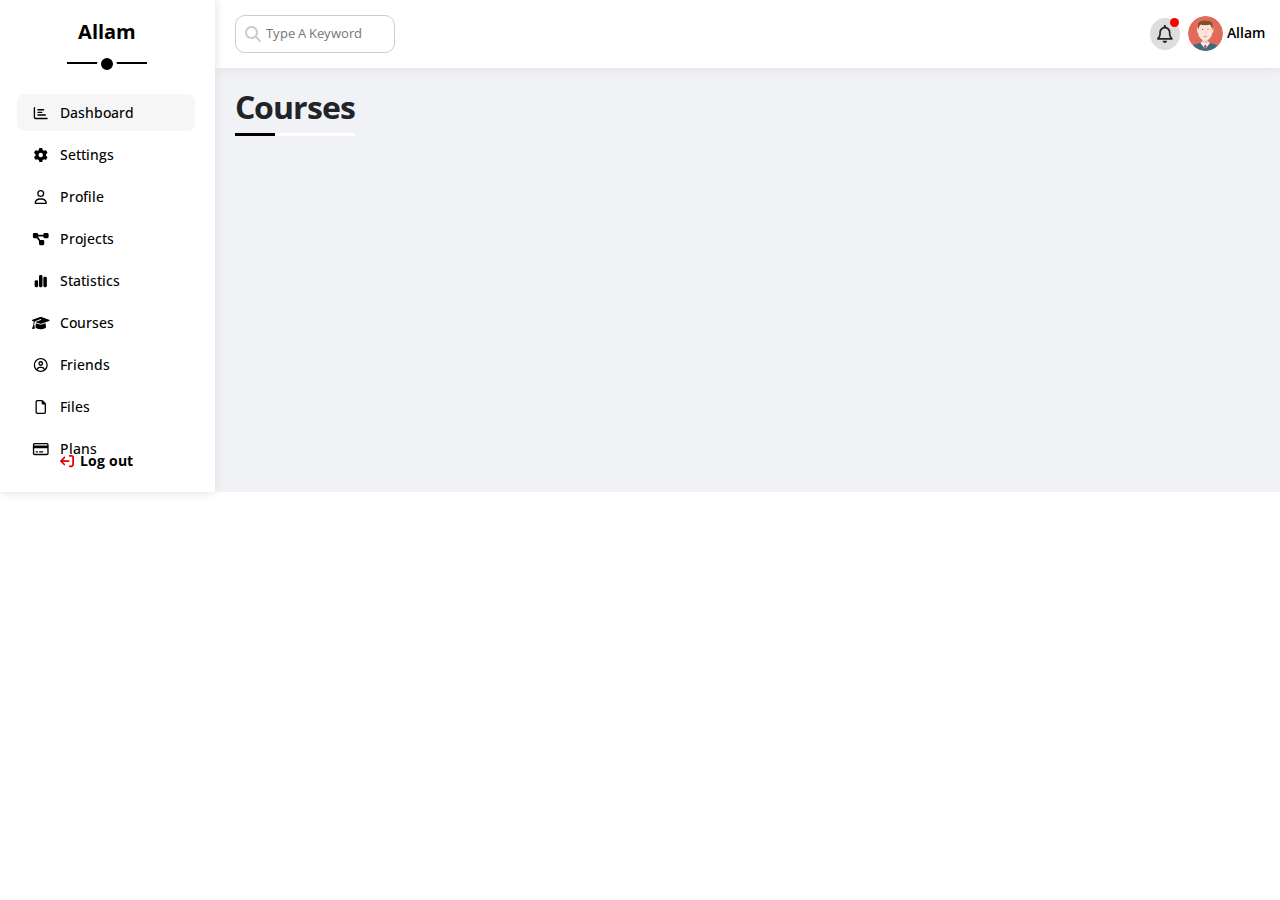
==== courses.html @ 668b57b3 "Add All Files Html For Dashboard" ====
<!DOCTYPE html>
<html lang="en">

<head>
  <meta charset="UTF-8">
  <meta name="viewport" content="width=device-width, initial-scale=1.0">
  <title>Dashboard | Courses</title>
  <!-- ! Page Title Icon -->
  <link rel="icon" href="images/chart-line-solid.svg">
  <!-- ! Main Template CSS File -->
  <link rel="stylesheet" href="css/framework.min.css">
  <link rel="stylesheet" href="css/style.min.css">
  <!-- ! File Of Animations -->
  <link rel="stylesheet" href="css/aos.min.css">
  <!-- ! Render All Elements Normally -->
  <link rel="stylesheet" href="css/normalize.min.css">
  <!-- ! Font Awesome Library -->
  <link rel="stylesheet" href="css/all.min.css">
  <!-- ! Bootstrap -->
  <link rel="stylesheet" href="css/bootstrap.min.css">
  <!-- ! Google Fonts -->
  <link rel="preconnect" href="https://fonts.googleapis.com">
  <link rel="preconnect" href="https://fonts.gstatic.com" crossorigin>
  <link rel="stylesheet"
    href="https://fonts.googleapis.com/css2?family=Open+Sans:ital,wght@0,300..800;1,300..800&display=swap">
</head>

<body>
  <div class="dashboard d-flex">
    <!-- ! Start Sidebar -->
    <div class="sidebar bg-white position-relative">
      <h3 class="position-relative text-center fw-bold text-black">Allam</h3>
      <div class="links">
        <ul>
          <li>
            <a class="active d-flex align-items-center" href="index.html">
              <i class="fa-regular fa-chart-bar fa-fw"></i>
              <span>Dashboard</span>
            </a>
          </li>
          <li>
            <a class="d-flex align-items-center" href="settings.html">
              <i class="fa-solid fa-gear fa-fw"></i>
              <span>Settings</span>
            </a>
          </li>
          <li>
            <a class="d-flex align-items-center" href="profile.html">
              <i class="fa-regular fa-user fa-fw"></i>
              <span>Profile</span>
            </a>
          </li>
          <li>
            <a class="d-flex align-items-center" href="projects.html">
              <i class="fa-solid fa-diagram-project fa-fw"></i>
              <span>Projects</span>
            </a>
          </li>
          <li>
            <a class="d-flex align-items-center" href="statistics.html">
              <i class="fa-solid fa-chart-simple fa-fw"></i>
              <span>Statistics</span>
            </a>
          </li>
          <li>
            <a class="d-flex align-items-center" href="courses.html">
              <i class="fa-solid fa-graduation-cap fa-fw"></i>
              <span>Courses</span>
            </a>
          </li>
          <li>
            <a class="d-flex align-items-center" href="friends.html">
              <i class="fa-regular fa-circle-user fa-fw"></i>
              <span>Friends</span>
            </a>
          </li>
          <li>
            <a class="d-flex align-items-center" href="files.html">
              <i class="fa-regular fa-file fa-fw"></i>
              <span>Files</span>
            </a>
          </li>
          <li>
            <a class="d-flex align-items-center" href="plans.html">
              <i class="fa-regular fa-credit-card fa-fw"></i>
              <span>Plans</span>
            </a>
          </li>
        </ul>
      </div>
      <!-- 
        <div class="toggle-theme">
          <i class="fas fa-sun"></i>
          <i class="fas fa-moon"></i>
        </div> 
      -->
      <div class="log-out">
        <span>
          <i class="fa-solid fa-arrow-right-from-bracket" style="color: #e10000;"></i>
          <a href="">Log out</a>
        </span>
      </div>
    </div>
    <!-- ! End Sidebar -->
    <!-- ! Start Content -->
    <div class="content">
      <!-- ! Start Header -->
      <div class="header bg-white d-flex justify-content-between align-items-center">
        <div class="search position-relative">
          <input type="text" id="keywordInput" placeholder="Type A Keyword" name="keyword">
          <i class="fa-solid fa-search"></i>
        </div>
        <div class="notifications d-flex align-items-center">
          <i class="fa-regular fa-bell fa-lg"></i>
        </div>
        <div class="profile">
          <a href="profile.html">
            <img src="images/avatar.png" alt="" />
            <span>Allam</span>
          </a>
        </div>
      </div>
      <!-- ! End Header -->
      <!-- ! Start Courses -->
      <h1 class="position-relative header-page">Courses</h1>
      <div class="Courses">
      </div>
      <!-- ! End Courses -->
    </div>
  </div>
  <!-- ! End Content -->
  <!---------------------------------------------------------------------------->
  <script src="js/bootstrap.bundle.min.js"></script>
  <!-- * This Render Icon As SVG... -->
  <script src="js/all.min.js"></script>
  <!-- ! JavaScript File -->
  <script src="js/main.js"></script>
  <script src="js/aos.js"></script>
</body>

</html>
---- css/framework.min.css ----
@keyframes left-right{0%{transform:translateX(0px) rotate(180deg);-webkit-transform:translateX(0px) rotate(180deg);-moz-transform:translateX(0px) rotate(180deg);-ms-transform:translateX(0px) rotate(180deg);-o-transform:translateX(0px) rotate(180deg)}100%{transform:translateX(-10px) rotate(180deg);-webkit-transform:translateX(-10px) rotate(180deg);-moz-transform:translateX(-10px) rotate(180deg);-ms-transform:translateX(-10px) rotate(180deg);-o-transform:translateX(-10px) rotate(180deg)}}@keyframes rotate{0%{transform:rotate(0);-webkit-transform:rotate(0);-moz-transform:rotate(0);-ms-transform:rotate(0);-o-transform:rotate(0)}25%{transform:rotate(15deg);-webkit-transform:rotate(15deg);-moz-transform:rotate(15deg);-ms-transform:rotate(15deg);-o-transform:rotate(15deg)}50%{transform:rotate(0);-webkit-transform:rotate(0);-moz-transform:rotate(0);-ms-transform:rotate(0);-o-transform:rotate(0)}75%{transform:rotate(-15deg);-webkit-transform:rotate(-15deg);-moz-transform:rotate(-15deg);-ms-transform:rotate(-15deg);-o-transform:rotate(-15deg)}100%{transform:rotate(0);-webkit-transform:rotate(0);-moz-transform:rotate(0);-ms-transform:rotate(0);-o-transform:rotate(0)}}.button{border:none;outline:none;border-radius:8px;-webkit-border-radius:8px;-moz-border-radius:8px;-ms-border-radius:8px;-o-border-radius:8px;background-color:#0075ff;color:white;font-size:14px;padding:3px 10px;font-weight:500}.button:hover{background-color:#0d69d5}.section-header{margin:0;font-weight:700;letter-spacing:-1px;font-size:26px}.section-des{display:block;color:#888;margin-top:8px;margin-bottom:14px;font-weight:500;font-size:15px}.bg-blue{background-color:#0075ff !important}.bg-orange{background-color:#f59e0b !important}.bg-green{background-color:#22c55e !important}.c-blue{color:#0075ff !important}.c-orange{color:#f59e0b !important}.c-green{color:#22c55e !important}.blue{background-color:rgba(0, 117, 255, 0.2) !important}.orange{background-color:rgba(245, 158, 11, 0.2) !important}div.green{background-color:rgba(34, 197, 94, 0.2) !important}/*# sourceMappingURL=framework.min.css.map */
---- css/style.min.css ----
*{box-sizing:border-box !important;margin:0;padding:0}html{scroll-behavior:smooth;-webkit-scroll-behavior:smooth;-moz-scroll-behavior:smooth}html body{font-family:"Open Sans",sans-serif;-webkit-user-select:none;-moz-user-select:none;user-select:none}html body a{color:black;text-decoration:none}html body ul{list-style-type:none;padding:0;margin:0}.header-page{margin:20px 20px 40px;font-weight:700;font-size:32px;letter-spacing:-1px}.header-page::before,.header-page::after{content:"";height:3px;position:absolute;bottom:-10px;left:0}.header-page::before{background-color:white;width:120px}.header-page::after{background-color:black;width:40px}@keyframes left-right{0%{transform:translateX(0px) rotate(180deg);-webkit-transform:translateX(0px) rotate(180deg);-moz-transform:translateX(0px) rotate(180deg);-ms-transform:translateX(0px) rotate(180deg);-o-transform:translateX(0px) rotate(180deg)}100%{transform:translateX(-10px) rotate(180deg);-webkit-transform:translateX(-10px) rotate(180deg);-moz-transform:translateX(-10px) rotate(180deg);-ms-transform:translateX(-10px) rotate(180deg);-o-transform:translateX(-10px) rotate(180deg)}}@keyframes rotate{0%{transform:rotate(0);-webkit-transform:rotate(0);-moz-transform:rotate(0);-ms-transform:rotate(0);-o-transform:rotate(0)}25%{transform:rotate(15deg);-webkit-transform:rotate(15deg);-moz-transform:rotate(15deg);-ms-transform:rotate(15deg);-o-transform:rotate(15deg)}50%{transform:rotate(0);-webkit-transform:rotate(0);-moz-transform:rotate(0);-ms-transform:rotate(0);-o-transform:rotate(0)}75%{transform:rotate(-15deg);-webkit-transform:rotate(-15deg);-moz-transform:rotate(-15deg);-ms-transform:rotate(-15deg);-o-transform:rotate(-15deg)}100%{transform:rotate(0);-webkit-transform:rotate(0);-moz-transform:rotate(0);-ms-transform:rotate(0);-o-transform:rotate(0)}}.dashboard{background-color:#f1f2f6}.dashboard .wrapper{display:grid;grid-template-columns:repeat(auto-fill, minmax(450px, 1fr));margin:20px;gap:20px}@media(max-width: 767px){.dashboard .wrapper{grid-template-columns:minmax(200px, 1fr);margin:10px;gap:10px}}.dashboard .wrapper .welcome{background-color:white;border-radius:10px;-webkit-border-radius:10px;-moz-border-radius:10px;-ms-border-radius:10px;-o-border-radius:10px;overflow:hidden}@media(max-width: 767px){.dashboard .wrapper .welcome{text-align:center}}.dashboard .wrapper .welcome .banner{padding:20px;background-color:#eee}.dashboard .wrapper .welcome .banner img{width:200px;margin-bottom:-10px}@media(max-width: 767px){.dashboard .wrapper .welcome .banner img{display:none}}@media(max-width: 767px){.dashboard .wrapper .welcome .banner{height:120px}}.dashboard .wrapper .welcome .info{flex:1;padding:20px;margin-top:20px;margin-bottom:20px;font-weight:500;border-top:1px solid #eee;border-bottom:1px solid #eee}@media(max-width: 767px){.dashboard .wrapper .welcome .info{display:block !important}}.dashboard .wrapper .welcome .info div span{color:#888;font-size:14px;margin-top:10px;display:block;font-weight:500}@media(max-width: 767px){.dashboard .wrapper .welcome .info div:not(:last-child){margin-bottom:20px}}.dashboard .wrapper .welcome .link{padding:0 20px 20px}.dashboard .wrapper .welcome .link a{margin:0 0 0 auto}.dashboard .wrapper .welcome .avatar{width:64px;height:64px;border:2px solid white;border-radius:50%;padding:2px;box-shadow:0 0 5px #ddd;margin-left:20px;margin-top:-32px;transition:width .3s;-webkit-transition:width .3s;-moz-transition:width .3s;-ms-transition:width .3s;-o-transition:width .3s;cursor:pointer}.dashboard .wrapper .welcome .avatar:hover{transform:scale(1.1);-webkit-transform:scale(1.1);-moz-transform:scale(1.1);-ms-transform:scale(1.1);-o-transform:scale(1.1)}.dashboard .wrapper .quick-draft{padding:20px;background-color:white;border-radius:10px;-webkit-border-radius:10px;-moz-border-radius:10px;-ms-border-radius:10px;-o-border-radius:10px}.dashboard .wrapper .quick-draft input,.dashboard .wrapper .quick-draft textarea{border:none;outline:none;background-color:#eee;display:block;margin-bottom:20px;width:100%;padding:10px;border-radius:6px;-webkit-border-radius:6px;-moz-border-radius:6px;-ms-border-radius:6px;-o-border-radius:6px;font-size:13px}.dashboard .wrapper .quick-draft textarea{resize:none;min-height:180px}.dashboard .wrapper .quick-draft .link a{margin:0 0 0 auto}.dashboard .wrapper .yearly-target{padding:20px;background-color:white;border-radius:10px;-webkit-border-radius:10px;-moz-border-radius:10px;-ms-border-radius:10px;-o-border-radius:10px;position:relative}.dashboard .wrapper .yearly-target .prog{display:flex;align-items:center;position:relative;margin-bottom:20px}.dashboard .wrapper .yearly-target .prog .theme{width:80px;height:80px;margin-right:15px}.dashboard .wrapper .yearly-target .prog .details{flex:1}.dashboard .wrapper .yearly-target .prog .details .data{font-weight:bold;margin-top:5px;margin-bottom:10px;display:block}.dashboard .wrapper .yearly-target .prog .details .name{font-size:14px;color:#888;display:block}.dashboard .wrapper .yearly-target .prog .details .progress{height:4px}.dashboard .wrapper .yearly-target .prog .details .progress>span{position:absolute;left:0;top:0;height:100%;display:block}.dashboard .wrapper .yearly-target .prog span.percent{position:absolute;bottom:22px;color:white;padding:2px 5px;border-radius:6px;font-size:13px;right:-17px}.dashboard .wrapper .yearly-target .prog span.percent::after{content:"";border-color:transparent;border-width:6px;border-style:solid;position:absolute;bottom:-12px;left:50%;transform:translateX(-50%)}.dashboard .wrapper .yearly-target .prog span.bg-blue::after{border-top-color:#0075ff}.dashboard .wrapper .yearly-target .prog span.bg-orange::after{border-top-color:#f59e0b}.dashboard .wrapper .yearly-target .prog span.bg-green::after{border-top-color:#22c55e}.sidebar{width:250px;box-shadow:0 0 10px #ddd;padding:20px}@media(max-width: 767px){.sidebar{width:58px;padding:10px}}.sidebar>h3{margin-bottom:40px;font-size:20px}@media(max-width: 767px){.sidebar>h3{font-size:14px}}.sidebar>h3::after,.sidebar>h3::before{content:"";position:absolute;background-color:black;left:50%;transform:translateX(-50%);-webkit-transform:translateX(-50%);-moz-transform:translateX(-50%);-ms-transform:translateX(-50%);-o-transform:translateX(-50%)}@media(max-width: 767px){.sidebar>h3::after,.sidebar>h3::before{display:none}}.sidebar>h3::before{width:80px;height:2px;bottom:-20px}.sidebar>h3::after{width:20px;height:20px;border-radius:50%;-webkit-border-radius:50%;-moz-border-radius:50%;-ms-border-radius:50%;-o-border-radius:50%;bottom:-30px;border:4px solid rgb(255, 255, 255) !important}.sidebar .links{margin-top:20px}@media(max-width: 767px){.sidebar .links{margin-top:-30px}}.sidebar .links ul{margin-top:50px !important}.sidebar .links ul li{margin-left:-3px}.sidebar .links ul li a{display:block;padding:8px 16px 8px 15px;transition:.3s;margin-bottom:5px;transition:.3s;-webkit-transition:.3s;-moz-transition:.3s;-ms-transition:.3s;-o-transition:.3s;border-radius:8px;-webkit-border-radius:8px;-moz-border-radius:8px;-ms-border-radius:8px;-o-border-radius:8px;font-weight:500}.sidebar .links ul li a:hover,.sidebar .links ul li a.active{background-color:#f6f6f6}.sidebar .links ul li a svg{font-size:14px}.sidebar .links ul li a span{font-size:14px;margin-left:10px;transition:.3s;-webkit-transition:.3s;-moz-transition:.3s;-ms-transition:.3s;-o-transition:.3s}@media(max-width: 767px){.sidebar .links ul li a span{display:none}}.sidebar .links ul li:hover svg{color:#0075ff !important}.sidebar .links ul li:hover span{transform:translateX(10px);-webkit-transform:translateX(10px);-moz-transform:translateX(10px);-ms-transform:translateX(10px);-o-transform:translateX(10px);color:black !important}.sidebar .log-out{position:absolute;bottom:20px;width:100%;margin-left:40px}@media(max-width: 767px){.sidebar .log-out{margin-left:10px}}.sidebar .log-out svg{transform:rotate(180deg);-webkit-transform:rotate(180deg);-moz-transform:rotate(180deg);-ms-transform:rotate(180deg);-o-transform:rotate(180deg);margin-right:2px}.sidebar .log-out span{font-size:14px;font-weight:bold}@media(max-width: 767px){.sidebar .log-out span a{display:none}}.sidebar .log-out span a:hover{color:#f44336 !important}.sidebar .log-out:hover svg{animation:left-right .6s infinite;-webkit-animation:left-right .6s infinite}.sidebar .log-out:hover a{color:red}.content{overflow:hidden;width:100%}.header{flex:1;box-shadow:0 0 10px #ddd;padding:15px}.header .search input{outline:none;border:1px solid #ccc;border-radius:10px;margin-left:5px;padding:8px;padding-left:30px;width:160px;transition:width .3s;-webkit-transition:width .3s;-moz-transition:width .3s;-ms-transition:width .3s;-o-transition:width .3s;font-size:13px;caret-color:#0075ff}.header .search input:focus{width:200px;border-color:#0075ff;color:#0075ff;font-weight:600}.header .search input:focus::-moz-placeholder{opacity:0}.header .search input:focus::placeholder{opacity:0}.header .search input:focus+svg{color:#0075ff;top:50%;transform:translateY(-50%) rotate(360deg);-webkit-transform:translateY(-50%) rotate(360deg);-moz-transform:translateY(-50%) rotate(360deg);-ms-transform:translateY(-50%) rotate(360deg);-o-transform:translateY(-50%) rotate(360deg)}.header .search input::-moz-placeholder{transition:opacity .5s;-webkit-transition:opacity .5s;-moz-transition:opacity .5s;-ms-transition:opacity .5s;-o-transition:opacity .5s}.header .search input::placeholder{transition:opacity .5s;-webkit-transition:opacity .5s;-moz-transition:opacity .5s;-ms-transition:opacity .5s;-o-transition:opacity .5s}.header .search svg{position:absolute;left:15px;top:50%;transform:translateY(-50%);-webkit-transform:translateY(-50%);-moz-transform:translateY(-50%);-ms-transform:translateY(-50%);-o-transform:translateY(-50%);color:#ccc;transition:.5s;-webkit-transition:.5s;-moz-transition:.5s;-ms-transition:.5s;-o-transition:.5s}.header .notifications{position:absolute;right:100px;background-color:#ddd;padding:7px;border-radius:50%;-webkit-border-radius:50%;-moz-border-radius:50%;-ms-border-radius:50%;-o-border-radius:50%;cursor:pointer}@media(max-width: 767px){.header .notifications{right:55px}}.header .notifications svg{font-size:18px;animation:rotate .3s infinite;-webkit-animation:rotate .3s infinite}.header .notifications::after{content:"";position:absolute;background-color:red;width:9px;height:9px;border-radius:50%;-webkit-border-radius:50%;-moz-border-radius:50%;-ms-border-radius:50%;-o-border-radius:50%;top:0px;left:20px}.header .profile img{width:35px;border-radius:50%;-webkit-border-radius:50%;-moz-border-radius:50%;-ms-border-radius:50%;-o-border-radius:50%;cursor:pointer;transition:.3s;-webkit-transition:.3s;-moz-transition:.3s;-ms-transition:.3s;-o-transition:.3s}.header .profile img:hover{transform:scale(1.1);-webkit-transform:scale(1.1);-moz-transform:scale(1.1);-ms-transform:scale(1.1);-o-transform:scale(1.1)}.header .profile span{font-size:14px;font-weight:600}@media(max-width: 767px){.header .profile span{display:none}}.header .profile:hover span{color:#0075ff}/*# sourceMappingURL=style.min.css.map */
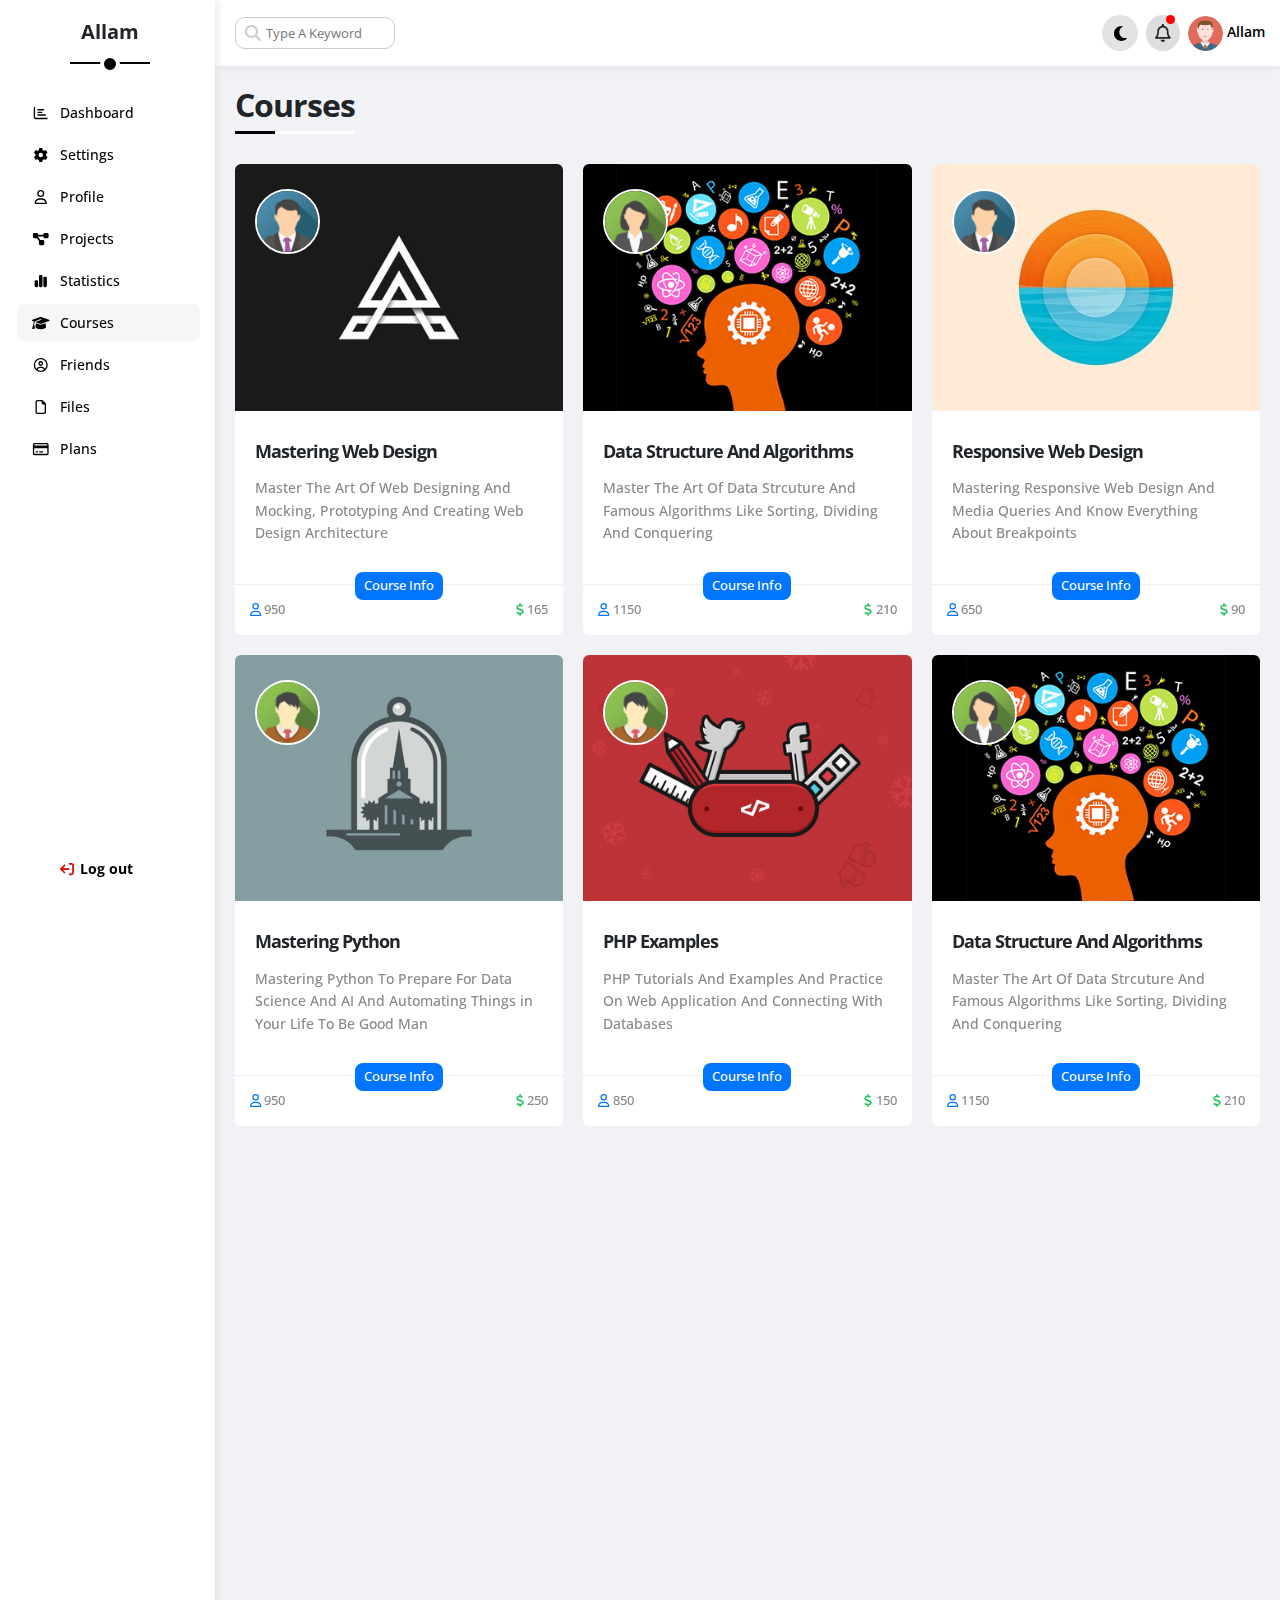
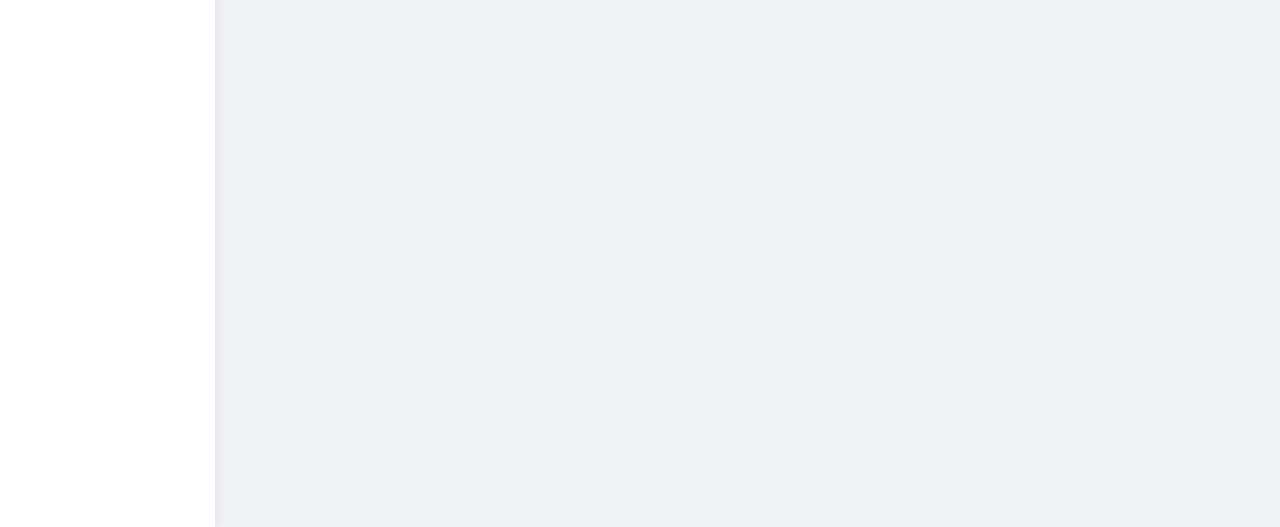
==== commit 7edeb54f: "Add A Courses Page With Her Animations And DarkMode" ====
--- a/courses.html
+++ b/courses.html
@@ -7,98 +7,101 @@
   <title>Dashboard | Courses</title>
   <!-- ! Page Title Icon -->
   <link rel="icon" href="images/chart-line-solid.svg">
+  <!-- ! Bootstrap -->
+  <link rel="stylesheet" href="css/bootstrap.min.css">
   <!-- ! Main Template CSS File -->
+  <link rel="stylesheet" href="css/style.min.css">
   <link rel="stylesheet" href="css/framework.min.css">
-  <link rel="stylesheet" href="css/style.min.css">
+  <link rel="stylesheet" href="css/darkMode.min.css">
   <!-- ! File Of Animations -->
   <link rel="stylesheet" href="css/aos.min.css">
+  <link rel="stylesheet" href="https://cdn.jsdelivr.net/npm/aos@2.3.1/dist/aos.css">
   <!-- ! Render All Elements Normally -->
   <link rel="stylesheet" href="css/normalize.min.css">
   <!-- ! Font Awesome Library -->
   <link rel="stylesheet" href="css/all.min.css">
-  <!-- ! Bootstrap -->
-  <link rel="stylesheet" href="css/bootstrap.min.css">
   <!-- ! Google Fonts -->
   <link rel="preconnect" href="https://fonts.googleapis.com">
   <link rel="preconnect" href="https://fonts.gstatic.com" crossorigin>
   <link rel="stylesheet"
     href="https://fonts.googleapis.com/css2?family=Open+Sans:ital,wght@0,300..800;1,300..800&display=swap">
+  <script>
+    window.onload = function () {
+      AOS.init();
+    };
+  </script>
 </head>
 
 <body>
   <div class="dashboard d-flex">
     <!-- ! Start Sidebar -->
     <div class="sidebar bg-white position-relative">
-      <h3 class="position-relative text-center fw-bold text-black">Allam</h3>
-      <div class="links">
-        <ul>
-          <li>
-            <a class="active d-flex align-items-center" href="index.html">
-              <i class="fa-regular fa-chart-bar fa-fw"></i>
-              <span>Dashboard</span>
-            </a>
-          </li>
-          <li>
-            <a class="d-flex align-items-center" href="settings.html">
-              <i class="fa-solid fa-gear fa-fw"></i>
-              <span>Settings</span>
-            </a>
-          </li>
-          <li>
-            <a class="d-flex align-items-center" href="profile.html">
-              <i class="fa-regular fa-user fa-fw"></i>
-              <span>Profile</span>
-            </a>
-          </li>
-          <li>
-            <a class="d-flex align-items-center" href="projects.html">
-              <i class="fa-solid fa-diagram-project fa-fw"></i>
-              <span>Projects</span>
-            </a>
-          </li>
-          <li>
-            <a class="d-flex align-items-center" href="statistics.html">
-              <i class="fa-solid fa-chart-simple fa-fw"></i>
-              <span>Statistics</span>
-            </a>
-          </li>
-          <li>
-            <a class="d-flex align-items-center" href="courses.html">
-              <i class="fa-solid fa-graduation-cap fa-fw"></i>
-              <span>Courses</span>
-            </a>
-          </li>
-          <li>
-            <a class="d-flex align-items-center" href="friends.html">
-              <i class="fa-regular fa-circle-user fa-fw"></i>
-              <span>Friends</span>
-            </a>
-          </li>
-          <li>
-            <a class="d-flex align-items-center" href="files.html">
-              <i class="fa-regular fa-file fa-fw"></i>
-              <span>Files</span>
-            </a>
-          </li>
-          <li>
-            <a class="d-flex align-items-center" href="plans.html">
-              <i class="fa-regular fa-credit-card fa-fw"></i>
-              <span>Plans</span>
-            </a>
-          </li>
-        </ul>
-      </div>
-      <!-- 
-        <div class="toggle-theme">
-          <i class="fas fa-sun"></i>
-          <i class="fas fa-moon"></i>
-        </div> 
-      -->
-      <div class="log-out">
-        <span>
-          <i class="fa-solid fa-arrow-right-from-bracket" style="color: #e10000;"></i>
-          <a href="">Log out</a>
-        </span>
+      <div class="holder position-fixed">
+        <h3 class="position-relative text-center fw-bold">Allam</h3>
+        <div class="links">
+          <ul>
+            <li>
+              <a class="d-flex align-items-center" href="index.html">
+                <i class="fa-regular fa-chart-bar fa-fw"></i>
+                <span>Dashboard</span>
+              </a>
+            </li>
+            <li>
+              <a class="d-flex align-items-center" href="settings.html">
+                <i class="fa-solid fa-gear fa-fw"></i>
+                <span>Settings</span>
+              </a>
+            </li>
+            <li>
+              <a class="d-flex align-items-center" href="profile.html">
+                <i class="fa-regular fa-user fa-fw"></i>
+                <span>Profile</span>
+              </a>
+            </li>
+            <li>
+              <a class="d-flex align-items-center" href="projects.html">
+                <i class="fa-solid fa-diagram-project fa-fw"></i>
+                <span>Projects</span>
+              </a>
+            </li>
+            <li>
+              <a class="d-flex align-items-center" href="statistics.html">
+                <i class="fa-solid fa-chart-simple fa-fw"></i>
+                <span>Statistics</span>
+              </a>
+            </li>
+            <li>
+              <a class="active d-flex align-items-center" href="courses.html">
+                <i class="fa-solid fa-graduation-cap fa-fw"></i>
+                <span>Courses</span>
+              </a>
+            </li>
+            <li>
+              <a class="d-flex align-items-center" href="friends.html">
+                <i class="fa-regular fa-circle-user fa-fw"></i>
+                <span>Friends</span>
+              </a>
+            </li>
+            <li>
+              <a class="d-flex align-items-center" href="files.html">
+                <i class="fa-regular fa-file fa-fw"></i>
+                <span>Files</span>
+              </a>
+            </li>
+            <li>
+              <a class="d-flex align-items-center" href="plans.html">
+                <i class="fa-regular fa-credit-card fa-fw"></i>
+                <span>Plans</span>
+              </a>
+            </li>
+          </ul>
+        </div>
+        <div class="log-out">
+          <span>
+            <i class="fa-solid fa-arrow-right-from-bracket" style="color: #e10000;"></i>
+            <a href="">Log out</a>
+          </span>
+        </div>
       </div>
     </div>
     <!-- ! End Sidebar -->
@@ -110,8 +113,78 @@
           <input type="text" id="keywordInput" placeholder="Type A Keyword" name="keyword">
           <i class="fa-solid fa-search"></i>
         </div>
+        <button id="darkmode-button" class="btn rounded-circle">
+          <i class="fa-solid fa-moon toggle-icon"></i>
+        </button>
         <div class="notifications d-flex align-items-center">
           <i class="fa-regular fa-bell fa-lg"></i>
+        </div>
+        <div id="notif-container" class="notif-container">
+          <ul id="notif-list" class="show">
+            <h4>Notifications</h4>
+            <li>
+              <a href="https://gzixnine.github.io/Template_Three/#events" target="_blank">
+                <img src="images/team-05.png" alt="Avatar">
+                <div>
+                  <span>It's Ahmed Allam's birthday!</span>
+                  <span>12 Hours Ago</span>
+                </div>
+              </a>
+            </li>
+            <li>
+              <a href="https://github.com/GziXnine" target="_blank"><img src="images/team-01.png" alt="Avatar">
+                <div>
+                  <span>Ahmed sent you a friend request.</span>
+                  <span>19 Hours Ago</span>
+                </div>
+              </a>
+            </li>
+            <li>
+              <a href="#">
+                <img src="images/team-03.png" alt="Avatar">
+                <div>
+                  <span>Ahlam reacted to your post.</span>
+                  <span>23 Hours Ago</span>
+                </div>
+              </a>
+            </li>
+            <li>
+              <a href="#">
+                <img src="images/team-04.png" alt="Avatar">
+                <div>
+                  <span>Asmaa reacted to your comment.</span>
+                  <span>7 Hours Ago</span>
+                </div>
+              </a>
+            </li>
+            <li>
+              <a href="#">
+                <img src="images/team-05.png" alt="Avatar">
+                <div>
+                  <span>Ahmed sent you a friend request.</span>
+                  <span>10 Hours Ago</span>
+                </div>
+              </a>
+            </li>
+            <li>
+              <a href="#">
+                <img src="images/team-02.png" alt="Avatar">
+                <div>
+                  <span>Ashraf invited you to a group.</span>
+                  <span>8 Hours Ago</span>
+                </div>
+              </a>
+            </li>
+            <li>
+              <a href="#">
+                <img src="images/team-03.png" alt="Avatar">
+                <div>
+                  <span>Abbas replied to your comment.</span>
+                  <span>2 Hours Ago</span>
+                </div>
+              </a>
+            </li>
+          </ul>
         </div>
         <div class="profile">
           <a href="profile.html">
@@ -123,10 +196,166 @@
       <!-- ! End Header -->
       <!-- ! Start Courses -->
       <h1 class="position-relative header-page">Courses</h1>
-      <div class="Courses">
+      <div class="courses-page d-grid">
+        <div class="course mega" data-aos="fade-up" data-aos-delay="50">
+          <img class="cover" src="images/course-01.jpg" alt="" />
+          <img class="instructor" src="images/team-01.png" alt="" />
+          <div class="p-20">
+            <h4>Mastering Web Design</h4>
+            <p class="description">
+              Master The Art Of Web Designing And Mocking, Prototyping And Creating Web Design Architecture
+            </p>
+          </div>
+          <div class="info">
+            <span class="title c-white btn-shape">Course Info</span>
+            <span>
+              <i class="fa-regular fa-user"></i>
+              950
+            </span>
+            <span>
+              <i class="fa-solid fa-dollar-sign"></i>
+              165
+            </span>
+          </div>
+        </div>
+        <div class="course mega" data-aos="fade-up" data-aos-delay="100">
+          <img class="cover" src="images/course-02.jpg" alt="" />
+          <img class="instructor" src="images/team-02.png" alt="" />
+          <div class="p-20">
+            <h4>Data Structure And Algorithms</h4>
+            <p class="description">
+              Master The Art Of Data Strcuture And Famous Algorithms Like Sorting, Dividing And Conquering
+            </p>
+          </div>
+          <div class="info">
+            <span class="title c-white btn-shape">Course Info</span>
+            <span> <i class="fa-regular fa-user"></i> 1150</span>
+            <span><i class="fa-solid fa-dollar-sign"></i> 210</span>
+          </div>
+        </div>
+        <div class="course mega" data-aos="fade-up" data-aos-delay="150">
+          <img class="cover" src="images/course-03.jpg" alt="" />
+          <img class="instructor" src="images/team-01.png" alt="" />
+          <div class="p-20">
+            <h4>Responsive Web Design</h4>
+            <p class="description">
+              Mastering Responsive Web Design And Media Queries And Know Everything About Breakpoints
+            </p>
+          </div>
+          <div class="info">
+            <span class="title c-white btn-shape">Course Info</span>
+            <span> <i class="fa-regular fa-user"></i> 650</span>
+            <span><i class="fa-solid fa-dollar-sign"></i> 90</span>
+          </div>
+        </div>
+        <div class="course mega" data-aos="fade-up" data-aos-delay="200">
+          <img class="cover" src="images/course-04.jpg" alt="" />
+          <img class="instructor" src="images/team-03.png" alt="" />
+          <div class="p-20">
+            <h4>Mastering Python</h4>
+            <p class="description">
+              Mastering Python To Prepare For Data Science And AI And Automating Things in Your Life To Be Good Man
+            </p>
+          </div>
+          <div class="info">
+            <span class="title c-white btn-shape">Course Info</span>
+            <span> <i class="fa-regular fa-user"></i> 950</span>
+            <span><i class="fa-solid fa-dollar-sign"></i> 250</span>
+          </div>
+        </div>
+        <div class="course mega" data-aos="fade-up" data-aos-delay="250">
+          <img class="cover" src="images/course-05.jpg" alt="" />
+          <img class="instructor" src="images/team-03.png" alt="" />
+          <div class="p-20">
+            <h4>PHP Examples</h4>
+            <p class="description">
+              PHP Tutorials And Examples And Practice On Web Application And Connecting With Databases
+            </p>
+          </div>
+          <div class="info">
+            <span class="title c-white btn-shape">Course Info</span>
+            <span> <i class="fa-regular fa-user"></i> 850</span>
+            <span><i class="fa-solid fa-dollar-sign"></i> 150</span>
+          </div>
+        </div>
+        <div class="course mega" data-aos="fade-up" data-aos-delay="300">
+          <img class="cover" src="images/course-02.jpg" alt="" />
+          <img class="instructor" src="images/team-02.png" alt="" />
+          <div class="p-20">
+            <h4>Data Structure And Algorithms</h4>
+            <p class="description">
+              Master The Art Of Data Strcuture And Famous Algorithms Like Sorting, Dividing And Conquering
+            </p>
+          </div>
+          <div class="info">
+            <span class="title c-white btn-shape">Course Info</span>
+            <span> <i class="fa-regular fa-user"></i> 1150</span>
+            <span><i class="fa-solid fa-dollar-sign"></i> 210</span>
+          </div>
+        </div>
+        <div class="course mega" data-aos="fade-up" data-aos-delay="350">
+          <img class="cover" src="images/course-03.jpg" alt="" />
+          <img class="instructor" src="images/team-01.png" alt="" />
+          <div class="p-20">
+            <h4>Responsive Web Design</h4>
+            <p class="description">
+              Mastering Responsive Web Design And Media Queries And Know Everything About Breakpoints
+            </p>
+          </div>
+          <div class="info">
+            <span class="title c-white btn-shape">Course Info</span>
+            <span> <i class="fa-regular fa-user"></i> 650</span>
+            <span><i class="fa-solid fa-dollar-sign"></i> 90</span>
+          </div>
+        </div>
+        <div class="course mega" data-aos="fade-up" data-aos-delay="400">
+          <img class="cover" src="images/course-01.jpg" alt="" />
+          <img class="instructor" src="images/team-01.png" alt="" />
+          <div class="p-20">
+            <h4>Mastering Web Design</h4>
+            <p class="description">
+              Master The Art Of Web Designing And Mocking, Prototyping And Creating Web Design Archticture
+            </p>
+          </div>
+          <div class="info">
+            <span class="title c-white btn-shape">Course Info</span>
+            <span> <i class="fa-regular fa-user"></i> 850</span>
+            <span><i class="fa-solid fa-dollar-sign"></i> 145</span>
+          </div>
+        </div>
+        <div class="course mega" data-aos="fade-up" data-aos-delay="450">
+          <img class="cover" src="images/course-05.jpg" alt="" />
+          <img class="instructor" src="images/team-03.png" alt="" />
+          <div class="p-20">
+            <h4>PHP Examples</h4>
+            <p class="description">
+              PHP Tutorials And Examples And Practice On Web Application And Connecting With Databases
+            </p>
+          </div>
+          <div class="info">
+            <span class="title c-white btn-shape">Course Info</span>
+            <span> <i class="fa-regular fa-user"></i> 850</span>
+            <span><i class="fa-solid fa-dollar-sign"></i> 150</span>
+          </div>
+        </div>
+        <div class="course mega" data-aos="fade-up" data-aos-delay="500">
+          <img class="cover" src="images/course-04.jpg" alt="" />
+          <img class="instructor" src="images/team-03.png" alt="" />
+          <div class="p-20">
+            <h4>Mastering Python</h4>
+            <p class="description">
+              Mastering Python To Prepare For Data Science And AI And Automating Things in Your Life To Be Good Man
+            </p>
+          </div>
+          <div class="info">
+            <span class="title c-white btn-shape">Course Info</span>
+            <span> <i class="fa-regular fa-user"></i> 950</span>
+            <span><i class="fa-solid fa-dollar-sign"></i> 250</span>
+          </div>
+        </div>
       </div>
-      <!-- ! End Courses -->
     </div>
+    <!-- ! End Courses -->
   </div>
   <!-- ! End Content -->
   <!---------------------------------------------------------------------------->
@@ -136,6 +365,7 @@
   <!-- ! JavaScript File -->
   <script src="js/main.js"></script>
   <script src="js/aos.js"></script>
+  <script src="https://cdn.jsdelivr.net/npm/aos@2.3.1/dist/aos.js"></script>
 </body>
 
 </html>--- a/css/style.min.css
+++ b/css/style.min.css
@@ -1 +1 @@
-*{box-sizing:border-box !important;margin:0;padding:0}html{scroll-behavior:smooth;-webkit-scroll-behavior:smooth;-moz-scroll-behavior:smooth}html body{font-family:"Open Sans",sans-serif;-webkit-user-select:none;-moz-user-select:none;user-select:none}html body a{color:black;text-decoration:none}html body ul{list-style-type:none;padding:0;margin:0}.header-page{margin:20px 20px 40px;font-weight:700;font-size:32px;letter-spacing:-1px}.header-page::before,.header-page::after{content:"";height:3px;position:absolute;bottom:-10px;left:0}.header-page::before{background-color:white;width:120px}.header-page::after{background-color:black;width:40px}@keyframes left-right{0%{transform:translateX(0px) rotate(180deg);-webkit-transform:translateX(0px) rotate(180deg);-moz-transform:translateX(0px) rotate(180deg);-ms-transform:translateX(0px) rotate(180deg);-o-transform:translateX(0px) rotate(180deg)}100%{transform:translateX(-10px) rotate(180deg);-webkit-transform:translateX(-10px) rotate(180deg);-moz-transform:translateX(-10px) rotate(180deg);-ms-transform:translateX(-10px) rotate(180deg);-o-transform:translateX(-10px) rotate(180deg)}}@keyframes rotate{0%{transform:rotate(0);-webkit-transform:rotate(0);-moz-transform:rotate(0);-ms-transform:rotate(0);-o-transform:rotate(0)}25%{transform:rotate(15deg);-webkit-transform:rotate(15deg);-moz-transform:rotate(15deg);-ms-transform:rotate(15deg);-o-transform:rotate(15deg)}50%{transform:rotate(0);-webkit-transform:rotate(0);-moz-transform:rotate(0);-ms-transform:rotate(0);-o-transform:rotate(0)}75%{transform:rotate(-15deg);-webkit-transform:rotate(-15deg);-moz-transform:rotate(-15deg);-ms-transform:rotate(-15deg);-o-transform:rotate(-15deg)}100%{transform:rotate(0);-webkit-transform:rotate(0);-moz-transform:rotate(0);-ms-transform:rotate(0);-o-transform:rotate(0)}}.dashboard{background-color:#f1f2f6}.dashboard .wrapper{display:grid;grid-template-columns:repeat(auto-fill, minmax(450px, 1fr));margin:20px;gap:20px}@media(max-width: 767px){.dashboard .wrapper{grid-template-columns:minmax(200px, 1fr);margin:10px;gap:10px}}.dashboard .wrapper .welcome{background-color:white;border-radius:10px;-webkit-border-radius:10px;-moz-border-radius:10px;-ms-border-radius:10px;-o-border-radius:10px;overflow:hidden}@media(max-width: 767px){.dashboard .wrapper .welcome{text-align:center}}.dashboard .wrapper .welcome .banner{padding:20px;background-color:#eee}.dashboard .wrapper .welcome .banner img{width:200px;margin-bottom:-10px}@media(max-width: 767px){.dashboard .wrapper .welcome .banner img{display:none}}@media(max-width: 767px){.dashboard .wrapper .welcome .banner{height:120px}}.dashboard .wrapper .welcome .info{flex:1;padding:20px;margin-top:20px;margin-bottom:20px;font-weight:500;border-top:1px solid #eee;border-bottom:1px solid #eee}@media(max-width: 767px){.dashboard .wrapper .welcome .info{display:block !important}}.dashboard .wrapper .welcome .info div span{color:#888;font-size:14px;margin-top:10px;display:block;font-weight:500}@media(max-width: 767px){.dashboard .wrapper .welcome .info div:not(:last-child){margin-bottom:20px}}.dashboard .wrapper .welcome .link{padding:0 20px 20px}.dashboard .wrapper .welcome .link a{margin:0 0 0 auto}.dashboard .wrapper .welcome .avatar{width:64px;height:64px;border:2px solid white;border-radius:50%;padding:2px;box-shadow:0 0 5px #ddd;margin-left:20px;margin-top:-32px;transition:width .3s;-webkit-transition:width .3s;-moz-transition:width .3s;-ms-transition:width .3s;-o-transition:width .3s;cursor:pointer}.dashboard .wrapper .welcome .avatar:hover{transform:scale(1.1);-webkit-transform:scale(1.1);-moz-transform:scale(1.1);-ms-transform:scale(1.1);-o-transform:scale(1.1)}.dashboard .wrapper .quick-draft{padding:20px;background-color:white;border-radius:10px;-webkit-border-radius:10px;-moz-border-radius:10px;-ms-border-radius:10px;-o-border-radius:10px}.dashboard .wrapper .quick-draft input,.dashboard .wrapper .quick-draft textarea{border:none;outline:none;background-color:#eee;display:block;margin-bottom:20px;width:100%;padding:10px;border-radius:6px;-webkit-border-radius:6px;-moz-border-radius:6px;-ms-border-radius:6px;-o-border-radius:6px;font-size:13px}.dashboard .wrapper .quick-draft textarea{resize:none;min-height:180px}.dashboard .wrapper .quick-draft .link a{margin:0 0 0 auto}.dashboard .wrapper .yearly-target{padding:20px;background-color:white;border-radius:10px;-webkit-border-radius:10px;-moz-border-radius:10px;-ms-border-radius:10px;-o-border-radius:10px;position:relative}.dashboard .wrapper .yearly-target .prog{display:flex;align-items:center;position:relative;margin-bottom:20px}.dashboard .wrapper .yearly-target .prog .theme{width:80px;height:80px;margin-right:15px}.dashboard .wrapper .yearly-target .prog .details{flex:1}.dashboard .wrapper .yearly-target .prog .details .data{font-weight:bold;margin-top:5px;margin-bottom:10px;display:block}.dashboard .wrapper .yearly-target .prog .details .name{font-size:14px;color:#888;display:block}.dashboard .wrapper .yearly-target .prog .details .progress{height:4px}.dashboard .wrapper .yearly-target .prog .details .progress>span{position:absolute;left:0;top:0;height:100%;display:block}.dashboard .wrapper .yearly-target .prog span.percent{position:absolute;bottom:22px;color:white;padding:2px 5px;border-radius:6px;font-size:13px;right:-17px}.dashboard .wrapper .yearly-target .prog span.percent::after{content:"";border-color:transparent;border-width:6px;border-style:solid;position:absolute;bottom:-12px;left:50%;transform:translateX(-50%)}.dashboard .wrapper .yearly-target .prog span.bg-blue::after{border-top-color:#0075ff}.dashboard .wrapper .yearly-target .prog span.bg-orange::after{border-top-color:#f59e0b}.dashboard .wrapper .yearly-target .prog span.bg-green::after{border-top-color:#22c55e}.sidebar{width:250px;box-shadow:0 0 10px #ddd;padding:20px}@media(max-width: 767px){.sidebar{width:58px;padding:10px}}.sidebar>h3{margin-bottom:40px;font-size:20px}@media(max-width: 767px){.sidebar>h3{font-size:14px}}.sidebar>h3::after,.sidebar>h3::before{content:"";position:absolute;background-color:black;left:50%;transform:translateX(-50%);-webkit-transform:translateX(-50%);-moz-transform:translateX(-50%);-ms-transform:translateX(-50%);-o-transform:translateX(-50%)}@media(max-width: 767px){.sidebar>h3::after,.sidebar>h3::before{display:none}}.sidebar>h3::before{width:80px;height:2px;bottom:-20px}.sidebar>h3::after{width:20px;height:20px;border-radius:50%;-webkit-border-radius:50%;-moz-border-radius:50%;-ms-border-radius:50%;-o-border-radius:50%;bottom:-30px;border:4px solid rgb(255, 255, 255) !important}.sidebar .links{margin-top:20px}@media(max-width: 767px){.sidebar .links{margin-top:-30px}}.sidebar .links ul{margin-top:50px !important}.sidebar .links ul li{margin-left:-3px}.sidebar .links ul li a{display:block;padding:8px 16px 8px 15px;transition:.3s;margin-bottom:5px;transition:.3s;-webkit-transition:.3s;-moz-transition:.3s;-ms-transition:.3s;-o-transition:.3s;border-radius:8px;-webkit-border-radius:8px;-moz-border-radius:8px;-ms-border-radius:8px;-o-border-radius:8px;font-weight:500}.sidebar .links ul li a:hover,.sidebar .links ul li a.active{background-color:#f6f6f6}.sidebar .links ul li a svg{font-size:14px}.sidebar .links ul li a span{font-size:14px;margin-left:10px;transition:.3s;-webkit-transition:.3s;-moz-transition:.3s;-ms-transition:.3s;-o-transition:.3s}@media(max-width: 767px){.sidebar .links ul li a span{display:none}}.sidebar .links ul li:hover svg{color:#0075ff !important}.sidebar .links ul li:hover span{transform:translateX(10px);-webkit-transform:translateX(10px);-moz-transform:translateX(10px);-ms-transform:translateX(10px);-o-transform:translateX(10px);color:black !important}.sidebar .log-out{position:absolute;bottom:20px;width:100%;margin-left:40px}@media(max-width: 767px){.sidebar .log-out{margin-left:10px}}.sidebar .log-out svg{transform:rotate(180deg);-webkit-transform:rotate(180deg);-moz-transform:rotate(180deg);-ms-transform:rotate(180deg);-o-transform:rotate(180deg);margin-right:2px}.sidebar .log-out span{font-size:14px;font-weight:bold}@media(max-width: 767px){.sidebar .log-out span a{display:none}}.sidebar .log-out span a:hover{color:#f44336 !important}.sidebar .log-out:hover svg{animation:left-right .6s infinite;-webkit-animation:left-right .6s infinite}.sidebar .log-out:hover a{color:red}.content{overflow:hidden;width:100%}.header{flex:1;box-shadow:0 0 10px #ddd;padding:15px}.header .search input{outline:none;border:1px solid #ccc;border-radius:10px;margin-left:5px;padding:8px;padding-left:30px;width:160px;transition:width .3s;-webkit-transition:width .3s;-moz-transition:width .3s;-ms-transition:width .3s;-o-transition:width .3s;font-size:13px;caret-color:#0075ff}.header .search input:focus{width:200px;border-color:#0075ff;color:#0075ff;font-weight:600}.header .search input:focus::-moz-placeholder{opacity:0}.header .search input:focus::placeholder{opacity:0}.header .search input:focus+svg{color:#0075ff;top:50%;transform:translateY(-50%) rotate(360deg);-webkit-transform:translateY(-50%) rotate(360deg);-moz-transform:translateY(-50%) rotate(360deg);-ms-transform:translateY(-50%) rotate(360deg);-o-transform:translateY(-50%) rotate(360deg)}.header .search input::-moz-placeholder{transition:opacity .5s;-webkit-transition:opacity .5s;-moz-transition:opacity .5s;-ms-transition:opacity .5s;-o-transition:opacity .5s}.header .search input::placeholder{transition:opacity .5s;-webkit-transition:opacity .5s;-moz-transition:opacity .5s;-ms-transition:opacity .5s;-o-transition:opacity .5s}.header .search svg{position:absolute;left:15px;top:50%;transform:translateY(-50%);-webkit-transform:translateY(-50%);-moz-transform:translateY(-50%);-ms-transform:translateY(-50%);-o-transform:translateY(-50%);color:#ccc;transition:.5s;-webkit-transition:.5s;-moz-transition:.5s;-ms-transition:.5s;-o-transition:.5s}.header .notifications{position:absolute;right:100px;background-color:#ddd;padding:7px;border-radius:50%;-webkit-border-radius:50%;-moz-border-radius:50%;-ms-border-radius:50%;-o-border-radius:50%;cursor:pointer}@media(max-width: 767px){.header .notifications{right:55px}}.header .notifications svg{font-size:18px;animation:rotate .3s infinite;-webkit-animation:rotate .3s infinite}.header .notifications::after{content:"";position:absolute;background-color:red;width:9px;height:9px;border-radius:50%;-webkit-border-radius:50%;-moz-border-radius:50%;-ms-border-radius:50%;-o-border-radius:50%;top:0px;left:20px}.header .profile img{width:35px;border-radius:50%;-webkit-border-radius:50%;-moz-border-radius:50%;-ms-border-radius:50%;-o-border-radius:50%;cursor:pointer;transition:.3s;-webkit-transition:.3s;-moz-transition:.3s;-ms-transition:.3s;-o-transition:.3s}.header .profile img:hover{transform:scale(1.1);-webkit-transform:scale(1.1);-moz-transform:scale(1.1);-ms-transform:scale(1.1);-o-transform:scale(1.1)}.header .profile span{font-size:14px;font-weight:600}@media(max-width: 767px){.header .profile span{display:none}}.header .profile:hover span{color:#0075ff}/*# sourceMappingURL=style.min.css.map */
+﻿*{box-sizing:border-box !important;margin:0;padding:0}html{scroll-behavior:smooth;-webkit-scroll-behavior:smooth;-moz-scroll-behavior:smooth}html body{font-family:"Open Sans",sans-serif;user-select:none}html body a{color:#000;text-decoration:none}html body ul{list-style-type:none;padding:0;margin:0}.header-page{margin:20px 20px 40px;font-weight:700;font-size:32px;letter-spacing:-1px}.header-page::before,.header-page::after{content:"";height:3px;position:absolute;bottom:-10px;left:0}.header-page::before{background-color:#fff;width:120px}.header-page::after{background-color:#000;width:40px}::-webkit-scrollbar{width:12px}.responsive-table::-webkit-scrollbar{height:6px}::-webkit-scrollbar-thumb{background:#0075ff}::-webkit-scrollbar-track{background:#fff}.responsive-table::-webkit-scrollbar-track{background:#fff}.responsive-table.dark::-webkit-scrollbar-track{background:#141824}body.dark::-webkit-scrollbar-track{background:#141824}::-webkit-scrollbar-thumb:hover{background:#0d69d5}.popup-overlay{width:100%;height:100%;position:fixed;top:0;left:0;background-color:rgba(0,0,0,.9);z-index:2000;cursor:zoom-out}.popUp{position:fixed;z-index:2001;left:50%;top:50%;transform:translate(-50%, -50%);-webkit-transform:translate(-50%, -50%);-moz-transform:translate(-50%, -50%);-ms-transform:translate(-50%, -50%);-o-transform:translate(-50%, -50%);margin:0;padding:0}@media(max-width: 767px){.popUp{width:370px}}.popUp img{width:730px;max-width:100%;transition:.3s;-webkit-transition:.3s;-moz-transition:.3s;-ms-transition:.3s;-o-transition:.3s;border-radius:12px;-webkit-border-radius:12px;-moz-border-radius:12px;-ms-border-radius:12px;-o-border-radius:12px;cursor:grab}.popUp img:hover{transform:scale(1.1);-webkit-transform:scale(1.1);-moz-transform:scale(1.1);-ms-transform:scale(1.1);-o-transform:scale(1.1)}.mega:hover{box-shadow:0 2px 15px rgba(0,0,0,.2)}.toggle-checkbox{appearance:none;-webkit-appearance:none;-moz-appearance:none;display:none}.toggle-switch{background-color:#ccc;width:68px;height:26px;position:relative;cursor:pointer;border-radius:13px;-webkit-border-radius:13px;-moz-border-radius:13px;-ms-border-radius:13px;-o-border-radius:13px;transition:.3s;-webkit-transition:.3s;-moz-transition:.3s;-ms-transition:.3s;-o-transition:.3s}.toggle-switch::before{font-family:var(--fa-style-family-classic);content:"";font-weight:900;background-color:#fff;width:20px;height:20px;position:absolute;border-radius:50%;top:3px;left:3px;display:flex;justify-content:center;align-items:center;color:#aaa;transition:.3s}.toggle-checkbox:checked+.toggle-switch{background-color:#0075ff}.toggle-checkbox:checked+.toggle-switch::before{content:"";left:45px;color:#0075ff}@keyframes left-right{0%{transform:translateX(0px) rotate(180deg);-webkit-transform:translateX(0px) rotate(180deg);-moz-transform:translateX(0px) rotate(180deg);-ms-transform:translateX(0px) rotate(180deg);-o-transform:translateX(0px) rotate(180deg)}100%{transform:translateX(-10px) rotate(180deg);-webkit-transform:translateX(-10px) rotate(180deg);-moz-transform:translateX(-10px) rotate(180deg);-ms-transform:translateX(-10px) rotate(180deg);-o-transform:translateX(-10px) rotate(180deg)}}@keyframes rotate{0%{transform:rotate(0);-webkit-transform:rotate(0);-moz-transform:rotate(0);-ms-transform:rotate(0);-o-transform:rotate(0)}25%{transform:rotate(15deg);-webkit-transform:rotate(15deg);-moz-transform:rotate(15deg);-ms-transform:rotate(15deg);-o-transform:rotate(15deg)}50%{transform:rotate(0);-webkit-transform:rotate(0);-moz-transform:rotate(0);-ms-transform:rotate(0);-o-transform:rotate(0)}75%{transform:rotate(-15deg);-webkit-transform:rotate(-15deg);-moz-transform:rotate(-15deg);-ms-transform:rotate(-15deg);-o-transform:rotate(-15deg)}100%{transform:rotate(0);-webkit-transform:rotate(0);-moz-transform:rotate(0);-ms-transform:rotate(0);-o-transform:rotate(0)}}@keyframes splash{0%{background-color:#0075ff}100%{background-color:#fff}}@keyframes pulse{100%{transform:scale(2.5);-webkit-transform:scale(2.5);-moz-transform:scale(2.5);-ms-transform:scale(2.5);-o-transform:scale(2.5);opacity:0}}@keyframes up-down{0%,100%{bottom:0px}50%{bottom:30px}}.sidebar{width:250px;box-shadow:0 0 10px #ddd;padding:20px;min-height:100vh}@media(max-width: 767px){.sidebar{width:58px;padding:10px}}.sidebar .holder{width:180px;height:100vh}@media(max-width: 767px){.sidebar .holder{width:36px}}.sidebar .holder>h3{margin-bottom:40px;font-size:20px}.sidebar .holder>h3:hover{color:#0075ff}.sidebar .holder>h3:hover::after,.sidebar .holder>h3:hover::before{background-color:#0075ff}@media(max-width: 767px){.sidebar .holder>h3{font-size:14px;left:-3px}}.sidebar .holder>h3::after,.sidebar .holder>h3::before{content:"";position:absolute;background-color:#000;left:50%;transform:translateX(-50%);-webkit-transform:translateX(-50%);-moz-transform:translateX(-50%);-ms-transform:translateX(-50%);-o-transform:translateX(-50%)}@media(max-width: 767px){.sidebar .holder>h3::after,.sidebar .holder>h3::before{display:none}}.sidebar .holder>h3::before{width:80px;height:2px;bottom:-20px}.sidebar .holder>h3::after{width:20px;height:20px;border-radius:50%;-webkit-border-radius:50%;-moz-border-radius:50%;-ms-border-radius:50%;-o-border-radius:50%;bottom:-30px;border:4px solid #fff !important}.sidebar .holder .links{margin-top:20px}@media(max-width: 767px){.sidebar .holder .links{margin-top:-30px}}.sidebar .holder .links ul{margin-top:50px !important}.sidebar .holder .links ul li{margin-left:-3px}.sidebar .holder .links ul li a{display:block;padding:8px 16px 8px 15px;transition:.3s;margin-bottom:5px;transition:.3s;-webkit-transition:.3s;-moz-transition:.3s;-ms-transition:.3s;-o-transition:.3s;border-radius:8px;-webkit-border-radius:8px;-moz-border-radius:8px;-ms-border-radius:8px;-o-border-radius:8px;font-weight:500}.sidebar .holder .links ul li a:hover,.sidebar .holder .links ul li a.active{background-color:#f6f6f6}.sidebar .holder .links ul li a svg{font-size:14px}.sidebar .holder .links ul li a span{font-size:14px;margin-left:10px;transition:.3s;-webkit-transition:.3s;-moz-transition:.3s;-ms-transition:.3s;-o-transition:.3s}@media(max-width: 767px){.sidebar .holder .links ul li a span{display:none}}.sidebar .holder .links ul li:hover svg{color:#0075ff !important}.sidebar .holder .links ul li:hover span{transform:translateX(10px);-webkit-transform:translateX(10px);-moz-transform:translateX(10px);-ms-transform:translateX(10px);-o-transform:translateX(10px);color:#000 !important}.sidebar .log-out{position:absolute;bottom:40px;width:100%;margin-left:40px}@media(max-width: 767px){.sidebar .log-out{margin-left:10px}}.sidebar .log-out svg{transform:rotate(180deg);-webkit-transform:rotate(180deg);-moz-transform:rotate(180deg);-ms-transform:rotate(180deg);-o-transform:rotate(180deg);margin-right:2px}.sidebar .log-out span{font-size:14px;font-weight:bold}@media(max-width: 767px){.sidebar .log-out span a{display:none}}.sidebar .log-out span a:hover{color:#f44336 !important}.sidebar .log-out:hover svg{animation:left-right .6s infinite;-webkit-animation:left-right .6s infinite}.sidebar .log-out:hover a{color:red}.dashboard{background-color:#f1f2f6}.dashboard .dashboard-page{background-color:#f1f2f6;padding:20px;padding-bottom:0;padding-top:0 !important}@media(max-width: 767px){.dashboard .dashboard-page{padding:10px;padding-bottom:0}}.dashboard .wrapper{display:grid;grid-template-columns:repeat(auto-fill, minmax(450px, 1fr));gap:20px}@media(max-width: 767px){.dashboard .wrapper{grid-template-columns:minmax(200px, 1fr);gap:10px}}.dashboard .wrapper .welcome{background-color:#fff;border-radius:10px;-webkit-border-radius:10px;-moz-border-radius:10px;-ms-border-radius:10px;-o-border-radius:10px;overflow:hidden}@media(max-width: 767px){.dashboard .wrapper .welcome{text-align:center}}.dashboard .wrapper .welcome .banner{padding:20px;background-color:#eee}.dashboard .wrapper .welcome .banner img{width:200px;margin-bottom:-10px}@media(max-width: 767px){.dashboard .wrapper .welcome .banner img{display:none}}@media(max-width: 767px){.dashboard .wrapper .welcome .banner{height:120px}}.dashboard .wrapper .welcome .info{flex:1;padding:20px;margin-top:20px;margin-bottom:20px;font-weight:500;border-top:1px solid #eee;border-bottom:1px solid #eee}@media(max-width: 767px){.dashboard .wrapper .welcome .info{display:block !important}}.dashboard .wrapper .welcome .info div span{color:#888;font-size:14px;margin-top:10px;display:block;font-weight:500}@media(max-width: 767px){.dashboard .wrapper .welcome .info div:not(:last-child){margin-bottom:20px}}.dashboard .wrapper .welcome .link{padding:0 20px 20px}.dashboard .wrapper .welcome .link a{margin:0 0 0 auto}.dashboard .wrapper .welcome .avatar{width:64px;height:64px;border:2px solid #fff;border-radius:50%;padding:2px;box-shadow:0 0 5px #ddd;margin-left:20px;margin-top:-32px;transition:width .3s;-webkit-transition:width .3s;-moz-transition:width .3s;-ms-transition:width .3s;-o-transition:width .3s;cursor:pointer}.dashboard .wrapper .welcome .avatar:hover{transform:scale(1.1);-webkit-transform:scale(1.1);-moz-transform:scale(1.1);-ms-transform:scale(1.1);-o-transform:scale(1.1)}.dashboard .wrapper .quick-draft{padding:20px;background-color:#fff;border-radius:10px;-webkit-border-radius:10px;-moz-border-radius:10px;-ms-border-radius:10px;-o-border-radius:10px}.dashboard .wrapper .quick-draft input,.dashboard .wrapper .quick-draft textarea{border:none;outline:none;background-color:#eee;display:block;margin-bottom:20px;width:100%;padding:10px;border-radius:6px;-webkit-border-radius:6px;-moz-border-radius:6px;-ms-border-radius:6px;-o-border-radius:6px;font-size:13px}.dashboard .wrapper .quick-draft input::placeholder,.dashboard .wrapper .quick-draft textarea::placeholder{transition:opacity .5s;-webkit-transition:opacity .5s;-moz-transition:opacity .5s;-ms-transition:opacity .5s;-o-transition:opacity .5s}.dashboard .wrapper .quick-draft input:focus::placeholder,.dashboard .wrapper .quick-draft textarea:focus::placeholder{opacity:0}.dashboard .wrapper .quick-draft textarea{resize:none;min-height:180px}.dashboard .wrapper .quick-draft .link a{margin:0 0 0 auto}.dashboard .wrapper .yearly-target{padding:20px;background-color:#fff;border-radius:10px;-webkit-border-radius:10px;-moz-border-radius:10px;-ms-border-radius:10px;-o-border-radius:10px;position:relative}.dashboard .wrapper .yearly-target .prog{display:flex;align-items:center;position:relative;margin-bottom:20px}.dashboard .wrapper .yearly-target .prog .theme{width:80px;height:80px;margin-right:15px}.dashboard .wrapper .yearly-target .prog .details{flex:1}.dashboard .wrapper .yearly-target .prog .details .data{font-weight:bold;margin-top:5px;margin-bottom:10px;display:block}.dashboard .wrapper .yearly-target .prog .details .data .percent{font-size:12px;padding:2px 4px;color:#fff;border-radius:5px;-webkit-border-radius:5px;-moz-border-radius:5px;-ms-border-radius:5px;-o-border-radius:5px}.dashboard .wrapper .yearly-target .prog .details .name{font-size:14px;color:#888;display:block}.dashboard .wrapper .yearly-target .prog .details .progress{height:4px}.dashboard .wrapper .yearly-target .prog .details .progress span{position:absolute;left:0;top:0;height:100%;display:block;transition:2.4s;-webkit-transition:2.4s;-moz-transition:2.4s;-ms-transition:2.4s;-o-transition:2.4s}.dashboard .wrapper .statistics{padding:20px;background-color:#fff;border-radius:10px;-webkit-border-radius:10px;-moz-border-radius:10px;-ms-border-radius:10px;-o-border-radius:10px;position:relative;margin:0}.dashboard .wrapper .statistics .box{border:2px solid #eee;border-radius:10px;-webkit-border-radius:10px;-moz-border-radius:10px;-ms-border-radius:10px;-o-border-radius:10px;margin:10px;width:calc(50% - 20px);padding:20px;font-size:13px;color:#888}.dashboard .wrapper .statistics .box:first-of-type:hover{border-color:#f59e0b}.dashboard .wrapper .statistics .box:nth-of-type(2):hover{border-color:#0075ff}.dashboard .wrapper .statistics .box:nth-of-type(3):hover{border-color:#22c55e}.dashboard .wrapper .statistics .box:last-of-type:hover{border-color:#f44336}.dashboard .wrapper .statistics .box svg{margin-bottom:10px;font-size:26px}.dashboard .wrapper .statistics .box span{font-size:25px;color:#000;margin-bottom:5px;font-weight:bold}.dashboard .wrapper .news{padding:20px;background-color:#fff;border-radius:10px;-webkit-border-radius:10px;-moz-border-radius:10px;-ms-border-radius:10px;-o-border-radius:10px;position:relative}.dashboard .wrapper .news .data{margin-top:20px}.dashboard .wrapper .news .data .item{transition:.3s;-webkit-transition:.3s;-moz-transition:.3s;-ms-transition:.3s;-o-transition:.3s}@media(max-width: 767px){.dashboard .wrapper .news .data .item{flex-direction:column;text-align:center}.dashboard .wrapper .news .data .item img{margin-bottom:20px}}.dashboard .wrapper .news .data .item:not(:last-of-type){border-bottom:1px solid #eee;padding-top:20px;padding-bottom:20px}.dashboard .wrapper .news .data .item:last-of-type{padding-top:20px;padding-bottom:20px}.dashboard .wrapper .news .data .item:hover{border-color:#0075ff;background-color:#eee}.dashboard .wrapper .news .data .item img{width:100px;margin-right:15px;border-radius:6px;-webkit-border-radius:6px;-moz-border-radius:6px;-ms-border-radius:6px;-o-border-radius:6px;transition:.3s;-webkit-transition:.3s;-moz-transition:.3s;-ms-transition:.3s;-o-transition:.3s;cursor:pointer}.dashboard .wrapper .news .data .item img:hover{transform:scale(1.2);-webkit-transform:scale(1.2);-moz-transform:scale(1.2);-ms-transform:scale(1.2);-o-transform:scale(1.2)}.dashboard .wrapper .news .data .item .info{flex:1}.dashboard .wrapper .news .data .item .info h3{margin:0 0 6px;font-size:16px;font-weight:bold}.dashboard .wrapper .news .data .item .info p{color:#888;font-size:14px;display:block;margin:0}.dashboard .wrapper .news .data .item .time{margin:10px auto;width:fit-content;background-color:#eee;border-radius:8px;-webkit-border-radius:8px;-moz-border-radius:8px;-ms-border-radius:8px;-o-border-radius:8px;font-size:13px;padding:3px 10px;font-weight:500}.dashboard .wrapper .tasks{padding:20px;background-color:#fff;border-radius:10px;-webkit-border-radius:10px;-moz-border-radius:10px;-ms-border-radius:10px;-o-border-radius:10px;position:relative}.dashboard .wrapper .tasks .data{margin-top:20px}.dashboard .wrapper .tasks .data .item:not(:last-of-type){border-bottom:1px solid #eee;padding-top:15px;padding-bottom:15px}.dashboard .wrapper .tasks .data .item:last-of-type{padding-top:10px}.dashboard .wrapper .tasks .data .item:hover{border-color:#0075ff}.dashboard .wrapper .tasks .data .item.done{opacity:.3}.dashboard .wrapper .tasks .data .item.done:hover{border-color:#f44336}.dashboard .wrapper .tasks .data .item.done h3,.dashboard .wrapper .tasks .data .item.done p{text-decoration:wavy line-through;text-decoration-color:red;-moz-text-decoration-color:red}.dashboard .wrapper .tasks .data .item .contain-delete{padding:5px}.dashboard .wrapper .tasks .data .item .contain-delete .delete{cursor:pointer;transition:.3s;-webkit-transition:.3s;-moz-transition:.3s;-ms-transition:.3s;-o-transition:.3s;font-size:18px}.dashboard .wrapper .tasks .data .item .contain-delete .delete:hover{color:#f44336;animation:rotate .3s infinite;-webkit-animation:rotate .3s infinite}.dashboard .wrapper .tasks .data .item .info{flex:1}@media(max-width: 767px){.dashboard .wrapper .tasks .data .item .info{display:block}}.dashboard .wrapper .tasks .data .item .info h3{margin:0 0 5px;font-size:15px;font-weight:bold}.dashboard .wrapper .tasks .data .item .info p{color:#888;font-size:16px;display:block;margin:0}.dashboard .wrapper .search{padding:20px;background-color:#fff;border-radius:10px;-webkit-border-radius:10px;-moz-border-radius:10px;-ms-border-radius:10px;-o-border-radius:10px;position:relative}.dashboard .wrapper .search .data{margin-top:20px}.dashboard .wrapper .search .data .item:not(:first-of-type){padding-top:12px;padding-bottom:12px}.dashboard .wrapper .search .data .item .info{flex:1}@media(max-width: 767px){.dashboard .wrapper .search .data .item .info{display:block}}.dashboard .wrapper .search .data .item .info p{margin:0 0 5px;font-weight:500}.dashboard .wrapper .search .data .item .top{flex:1;padding-top:10px}@media(max-width: 767px){.dashboard .wrapper .search .data .item .top{display:block}}.dashboard .wrapper .search .data .item .top p,.dashboard .wrapper .search .data .item .top+p{color:#888;font-size:17px}.dashboard .wrapper .search .data .item span{background-color:#eee;font-size:16px;display:block;margin:0;border-radius:8px;-webkit-border-radius:8px;-moz-border-radius:8px;-ms-border-radius:8px;-o-border-radius:8px;font-size:13px;padding:3px 10px;font-weight:500}.dashboard .wrapper .latest{padding:20px;background-color:#fff;border-radius:10px;-webkit-border-radius:10px;-moz-border-radius:10px;-ms-border-radius:10px;-o-border-radius:10px;position:relative}.dashboard .wrapper .latest .data{margin-top:20px}.dashboard .wrapper .latest .data .item{transition:.3s;-webkit-transition:.3s;-moz-transition:.3s;-ms-transition:.3s;-o-transition:.3s;padding-top:8px;padding-bottom:8px}.dashboard .wrapper .latest .data .item:not(:last-of-type){border-bottom:1px solid #eee}.dashboard .wrapper .latest .data .item:hover{border-color:#0075ff;background-color:#eee}.dashboard .wrapper .latest .data .item img{width:40px;margin-right:10px;transition:.3s;-webkit-transition:.3s;-moz-transition:.3s;-ms-transition:.3s;-o-transition:.3s;cursor:pointer}.dashboard .wrapper .latest .data .item img:hover{transform:scale(1.2);-webkit-transform:scale(1.2);-moz-transform:scale(1.2);-ms-transform:scale(1.2);-o-transform:scale(1.2)}.dashboard .wrapper .latest .data .item .info{flex:1}.dashboard .wrapper .latest .data .item .info h3{margin:0 0 2px;font-size:16px}.dashboard .wrapper .latest .data .item .info p{color:#888;font-size:14px;display:block;margin:0}.dashboard .wrapper .latest .data .item .time{margin:10px auto;width:fit-content;background-color:#eee;border-radius:8px;-webkit-border-radius:8px;-moz-border-radius:8px;-ms-border-radius:8px;-o-border-radius:8px;font-size:13px;padding:3px 10px;font-weight:500}.dashboard .wrapper .projects{padding:20px;background-color:#fff;border-radius:10px;-webkit-border-radius:10px;-moz-border-radius:10px;-ms-border-radius:10px;-o-border-radius:10px;position:relative}.dashboard .wrapper .projects .list{margin-top:20px}.dashboard .wrapper .projects .list ul{position:relative}.dashboard .wrapper .projects .list ul::before{content:"";position:absolute;left:10px;top:0;height:90%;background-color:#0075ff;width:2px}.dashboard .wrapper .projects .list ul li{position:relative;display:flex}.dashboard .wrapper .projects .list ul li:not(:last-of-type){margin-bottom:10px}.dashboard .wrapper .projects .list ul li::before{content:"";position:absolute;left:-2px;top:0;height:24px;width:24px;background-color:#fff;border-radius:50%;-webkit-border-radius:50%;-moz-border-radius:50%;-ms-border-radius:50%;-o-border-radius:50%;border:2px solid #fff;outline:2px solid #0075ff}.dashboard .wrapper .projects .list ul li span{height:20px;width:20px;border-radius:50%;-webkit-border-radius:50%;-moz-border-radius:50%;-ms-border-radius:50%;-o-border-radius:50%;position:relative;z-index:1;display:block;bottom:50%;margin-top:2px;transition:.3s;-webkit-transition:.3s;-moz-transition:.3s;-ms-transition:.3s;-o-transition:.3s}.dashboard .wrapper .projects .list ul li span.compelete{display:flex;justify-content:center;align-items:center}.dashboard .wrapper .projects .list ul li span.compelete svg{color:#0075ff;font-weight:900;text-align:center;font-size:20px}.dashboard .wrapper .projects .list ul li span.current{animation:splash 1.2s infinite;-webkit-animation:splash 1.2s infinite}.dashboard .wrapper .projects .list ul li p{margin-left:20px;font-weight:500}.dashboard .wrapper .projects .list img{width:170px;position:absolute;bottom:10px;right:10px;opacity:.2;animation:up-down 5s infinite;-webkit-animation:up-down 5s infinite}.dashboard .wrapper .reminders{padding:20px;background-color:#fff;border-radius:10px;-webkit-border-radius:10px;-moz-border-radius:10px;-ms-border-radius:10px;-o-border-radius:10px;position:relative;padding-bottom:0}.dashboard .wrapper .reminders .data{margin-top:20px}.dashboard .wrapper .reminders .data .info-box{position:relative}.dashboard .wrapper .reminders .data .info-box .ball{position:relative;width:16px;height:16px;background-color:rgba(0,0,0,0);left:6px;top:50%;transform:translateY(-50%);-webkit-transform:translateY(-50%);-moz-transform:translateY(-50%);-ms-transform:translateY(-50%);-o-transform:translateY(-50%);border-radius:50%;-webkit-border-radius:50%;-moz-border-radius:50%;-ms-border-radius:50%;-o-border-radius:50%;display:block}.dashboard .wrapper .reminders .data .info-box .ball::before{content:"";position:absolute;left:0;top:0;width:100%;height:100%;border-radius:50%;opacity:.6;animation:pulse 2s ease-out infinite;-webkit-animation:pulse 2s ease-out infinite;background-color:inherit}.dashboard .wrapper .reminders .data .info-box .ball::after{content:"";position:absolute;left:0;top:0;width:100%;height:100%;border-radius:50%;opacity:.6;animation:pulse 2s 1s ease-out infinite;-webkit-animation:pulse 2s 1s ease-out infinite;background-color:inherit}.dashboard .wrapper .reminders .data .info-box .info{margin-left:27px;margin-bottom:15px;border-left:2px solid rgba(0,0,0,0);padding-left:15px}.dashboard .wrapper .reminders .data .info-box .info p{font-weight:bold;font-size:14px;margin-bottom:6px}.dashboard .wrapper .reminders .data .info-box .info span{font-size:13px;color:#888;display:block}.dashboard .wrapper .latest-post{padding:20px;background-color:#fff;border-radius:10px;-webkit-border-radius:10px;-moz-border-radius:10px;-ms-border-radius:10px;-o-border-radius:10px;position:relative}.dashboard .wrapper .latest-post .data:not(.active){display:none}.dashboard .wrapper .latest-post .top{margin-top:20px}.dashboard .wrapper .latest-post .top img{width:50px;margin-right:15px;border-radius:50%;-webkit-border-radius:50%;-moz-border-radius:50%;-ms-border-radius:50%;-o-border-radius:50%}.dashboard .wrapper .latest-post .top .info .name{margin-bottom:4px;font-weight:bold}.dashboard .wrapper .latest-post .top .info .time{color:#888;font-size:15px}.dashboard .wrapper .latest-post .post-content{padding:20px 0;margin:20px 0;border-top:1px solid #eee;border-bottom:1px solid #eee;font-weight:500;text-transform:capitalize;line-height:1.8;min-height:150px;user-select:text}@media(max-width: 767px){.dashboard .wrapper .latest-post .post-content{text-align:center}}.dashboard .wrapper .latest-post .post-stats{color:#888}.dashboard .wrapper .latest-post .post-stats .fa-heart{color:#f44336}.dashboard .wrapper .latest-post .post-stats .fa-comments{color:#22c55e}.dashboard .wrapper .social-media{padding:20px;background-color:#fff;border-radius:10px;-webkit-border-radius:10px;-moz-border-radius:10px;-ms-border-radius:10px;-o-border-radius:10px;position:relative}.dashboard .wrapper .social-media .data{margin-top:20px}.dashboard .wrapper .social-media .data .box{position:relative;padding:15px;margin-bottom:12px}.dashboard .wrapper .social-media .data .box.twitter{background-color:rgba(29,160,242,.2)}.dashboard .wrapper .social-media .data .box.facebook{background-color:rgba(24,118,242,.2)}.dashboard .wrapper .social-media .data .box.youtube{background-color:rgba(255,0,0,.2)}.dashboard .wrapper .social-media .data .box.linkedin{background-color:rgba(10,102,194,.2)}.dashboard .wrapper .social-media .data .box svg{position:absolute;left:0;top:0;width:52px;height:100%;font-weight:400;color:#fff;padding:10px;transition:.3s;-webkit-transition:.3s;-moz-transition:.3s;-ms-transition:.3s;-o-transition:.3s}.dashboard .wrapper .social-media .data .box:hover svg{transform:rotate(15deg);-webkit-transform:rotate(15deg);-moz-transform:rotate(15deg);-ms-transform:rotate(15deg);-o-transform:rotate(15deg)}.dashboard .wrapper .social-media .data .box .info{margin:0 auto 0 50px}.dashboard .wrapper .social-media .data .box a{border:none;outline:none;border-radius:8px;-webkit-border-radius:8px;-moz-border-radius:8px;-ms-border-radius:8px;-o-border-radius:8px;color:#fff;font-size:13px;padding:3px 10px;font-weight:500}.dashboard .wrapper .social-media .data .box a:hover{color:#fff}.dashboard .table{padding:20px;margin-top:20px;background-color:#fff;border-radius:10px;-webkit-border-radius:10px;-moz-border-radius:10px;-ms-border-radius:10px;-o-border-radius:10px}@media(max-width: 767px){.dashboard .table{margin-top:10px}}.dashboard .table .responsive-table{margin-top:20px;overflow-x:scroll}.dashboard .table .responsive-table table{font-size:15px;font-weight:500;min-width:1000px;border-spacing:0;width:100%}.dashboard .table .responsive-table table thead{background-color:#eee;border:1px solid #eee}.dashboard .table .responsive-table table thead th{padding:15px}.dashboard .table .responsive-table table tbody{border:none}.dashboard .table .responsive-table table tbody tr:hover td{background-color:#faf7f7}.dashboard .table .responsive-table table tbody tr td{padding:15px;border-bottom:1px solid #eee;border-left:1px solid #eee;transition:.3s;-webkit-transition:.3s;-moz-transition:.3s;-ms-transition:.3s;-o-transition:.3s}.dashboard .table .responsive-table table tbody tr td:last-child{border-right:1px solid #eee}.dashboard .table .responsive-table img{width:34px;height:34px;border-radius:50%;-webkit-border-radius:50%;-moz-border-radius:50%;-ms-border-radius:50%;-o-border-radius:50%;border:2px solid #fff;cursor:pointer}.dashboard .table .responsive-table img:hover{position:relative;z-index:1000}.dashboard .table .responsive-table img:not(:first-of-type){margin-left:-20px}.dashboard .table .responsive-table .label{border:none;outline:none;border-radius:8px;-webkit-border-radius:8px;-moz-border-radius:8px;-ms-border-radius:8px;-o-border-radius:8px;color:#fff;font-size:13px;padding:3px 10px;font-weight:500;cursor:pointer}.dashboard{background-color:#f1f2f6}.dashboard .plans-page{background-color:#f1f2f6;padding:20px;padding-top:0 !important}@media(max-width: 767px){.dashboard .plans-page{padding:10px}}.dashboard .wrapper{display:grid;grid-template-columns:repeat(auto-fill, minmax(450px, 1fr));gap:20px}@media(max-width: 767px){.dashboard .wrapper{grid-template-columns:minmax(200px, 1fr);gap:10px}}.dashboard .wrapper .plan{padding:20px;background-color:#fff}.dashboard .wrapper .plan .top{text-align:center;padding:20px;color:#fff;border:3px solid #fff;outline:3px solid #fff}.dashboard .wrapper .plan .top.bg-green{outline-color:#22c55e}.dashboard .wrapper .plan .top.bg-blue{outline-color:#0075ff}.dashboard .wrapper .plan .top.bg-orange{outline-color:#f59e0b}.dashboard .wrapper .plan .top h2{margin:0;font-size:24px;font-weight:bold}.dashboard .wrapper .plan .top div{font-size:40px;font-weight:500}.dashboard .wrapper .plan ul{padding:12px 0}.dashboard .wrapper .plan ul li{padding:14px 0;display:flex}.dashboard .wrapper .plan ul li span{font-size:15px;font-weight:500}.dashboard .wrapper .plan ul li:not(:last-of-type){border-bottom:1px solid #eee}.dashboard .wrapper .plan ul li svg{font-size:18px;color:#f44336;margin-right:5px}.dashboard .wrapper .plan ul li svg.yes{color:#22c55e}.dashboard .wrapper .plan ul li svg.help{color:#888;margin-left:auto;display:block}.dashboard .wrapper .plan a{border:none;outline:none;border-radius:8px;-webkit-border-radius:8px;-moz-border-radius:8px;-ms-border-radius:8px;-o-border-radius:8px;color:#fff;font-size:14px;padding:3px 10px;font-weight:500;width:fit-content}.dashboard .wrapper .plan p{color:#888;margin:0;text-align:center}.dashboard{background-color:#f1f2f6}.dashboard .projects-page{background-color:#f1f2f6;padding:20px;padding-top:0 !important}@media(max-width: 767px){.dashboard .projects-page{padding:10px}}.dashboard .wrapper{display:grid;grid-template-columns:repeat(auto-fill, minmax(450px, 1fr));gap:20px}@media(max-width: 767px){.dashboard .wrapper{grid-template-columns:minmax(200px, 1fr);gap:10px}}.dashboard .wrapper .project{padding:20px;background-color:#fff;position:relative;border-radius:6px;-webkit-border-radius:6px;-moz-border-radius:6px;-ms-border-radius:6px;-o-border-radius:6px}.dashboard .wrapper .project>span{font-size:13px;color:#888;float:right;display:block;margin-top:-10px;margin-right:-10px}.dashboard .wrapper .project h4{font-size:16px;margin-top:0px}.dashboard .wrapper .project p{font-size:14px;color:#888;margin-bottom:10px;margin-top:10px;font-weight:400}.dashboard .wrapper .project .team{margin-top:40px;margin-bottom:18px}.dashboard .wrapper .project .team a img{width:40px;height:40px;border-radius:50%;-webkit-border-radius:50%;-moz-border-radius:50%;-ms-border-radius:50%;-o-border-radius:50%;border:2px solid #fff;cursor:pointer}.dashboard .wrapper .project .team a:hover{position:relative;z-index:1000}.dashboard .wrapper .project .team a:not(:first-of-type){margin-left:-20px}.dashboard .wrapper .project .do{padding:10px 0;border-top:1px solid #eee;border-bottom:1px solid #eee;justify-content:end}@media(max-width: 767px){.dashboard .wrapper .project .do{flex-direction:column !important}}.dashboard .wrapper .project .do span{font-size:13px;border-radius:6px;-webkit-border-radius:6px;-moz-border-radius:6px;-ms-border-radius:6px;-o-border-radius:6px;background-color:#eee;margin:3px;padding:3px 8px;font-weight:500;width:fit-content}.dashboard .wrapper .project .info{font-size:14px;color:#888;padding-top:15px;font-weight:500}.dashboard .wrapper .project .info svg{color:#22c55e}.dashboard .wrapper .project .info .prog{background-color:#eee;height:8px;width:260px;border-radius:4px;-webkit-border-radius:4px;-moz-border-radius:4px;-ms-border-radius:4px;-o-border-radius:4px;overflow:hidden}@media(max-width: 767px){.dashboard .wrapper .project .info .prog{width:220px !important}}.dashboard .wrapper .project .info .prog span{display:block;height:100%;border-radius:4px;-webkit-border-radius:4px;-moz-border-radius:4px;-ms-border-radius:4px;-o-border-radius:4px}.dashboard{background-color:#f1f2f6}.dashboard .files-page{background-color:#f1f2f6;padding:20px;display:flex;flex-direction:row-reverse;align-items:flex-start;padding-top:0}@media(max-width: 767px){.dashboard .files-page{padding:10px;flex-direction:column;align-items:normal}}.dashboard .statistics{padding:20px;background-color:#fff;border-radius:10px;-webkit-border-radius:10px;-moz-border-radius:10px;-ms-border-radius:10px;-o-border-radius:10px;font-weight:500;margin-left:20px;min-width:260px}@media(max-width: 767px){.dashboard .statistics{margin-left:0;margin-bottom:10px}}.dashboard .statistics h4{font-weight:700;margin-bottom:14px}.dashboard .statistics .data{border:1px solid #eee;padding:10px;border-radius:6px;-webkit-border-radius:6px;-moz-border-radius:6px;-ms-border-radius:6px;-o-border-radius:6px;margin-bottom:15px;font-size:13px}.dashboard .statistics .data:first-of-type:hover{border-color:#0075ff}.dashboard .statistics .data:nth-of-type(2):hover{border-color:#22c55e}.dashboard .statistics .data:nth-of-type(3):hover{border-color:#f44336}.dashboard .statistics .data:last-of-type:hover{border-color:#f59e0b}.dashboard .statistics .data .info .num{color:#888;display:block;margin-top:5px}.dashboard .statistics .data .size{color:#888}.dashboard .statistics .icon{width:40px;height:40px;margin-right:10px;padding:10px}.dashboard .statistics .size{margin-left:auto}.dashboard .statistics .upload{background-color:#0075ff;color:#fff;font-size:14px;padding:7px 16px;font-weight:500;border:none;outline:none;border-radius:8px;-webkit-border-radius:8px;-moz-border-radius:8px;-ms-border-radius:8px;-o-border-radius:8px;width:fit-content;margin:auto}.dashboard .statistics .upload svg{margin-right:5px}.dashboard .statistics .upload:hover{background-color:#0d69d5}.dashboard .files-content{flex:1;grid-template-columns:repeat(auto-fill, minmax(200px, 1fr));gap:20px}@media(max-width: 767px){.dashboard .files-content{gap:10px}}.dashboard .files-content .file{padding:10px;border-radius:10px;-webkit-border-radius:10px;-moz-border-radius:10px;-ms-border-radius:10px;-o-border-radius:10px;background:#fff}.dashboard .files-content .file:hover svg{color:#f44336}.dashboard .files-content .file svg{color:#888}.dashboard .files-content .file .icon{text-align:center}.dashboard .files-content .file .name{font-size:14px;text-align:center;font-weight:500;margin-top:18px;margin-bottom:10px}.dashboard .files-content .file .user{font-size:13px;color:#888;font-weight:500;margin-bottom:10px}.dashboard .files-content .file .info{font-size:13px;color:#888;font-weight:500;padding-top:10px}.dashboard .files-content img{width:64px;height:64px;transition:.3s;-webkit-transition:.3s;-moz-transition:.3s;-ms-transition:.3s;-o-transition:.3s}.dashboard .files-content .file:hover img{transform:rotate(5deg);-webkit-transform:rotate(5deg);-moz-transform:rotate(5deg);-ms-transform:rotate(5deg);-o-transform:rotate(5deg)}.dashboard .files-content .info{border-top:1px solid #eee}.dashboard{background-color:#f1f2f6}.dashboard .friends-page{flex:1;grid-template-columns:repeat(auto-fill, minmax(300px, 1fr));gap:20px;background-color:#f1f2f6;padding:20px;padding-top:0 !important}@media(max-width: 767px){.dashboard .friends-page{grid-template-columns:minmax(200px, 1fr);gap:10px;padding:10px}}.dashboard .friends-page .friend{padding:20px;border-radius:6px;-webkit-border-radius:6px;-moz-border-radius:6px;-ms-border-radius:6px;-o-border-radius:6px;background:#fff}.dashboard .friends-page .friend .tel{color:#888;background-color:#eee;border-radius:50%;-webkit-border-radius:50%;-moz-border-radius:50%;-ms-border-radius:50%;-o-border-radius:50%;padding:10px;width:33px;height:33px;cursor:pointer;position:absolute;color:#888}.dashboard .friends-page .friend .tel:first-of-type{margin-left:-10px;margin-top:-10px}.dashboard .friends-page .friend .tel:last-of-type{margin-left:28px;margin-top:-10px}.dashboard .friends-page .friend .tel:hover{color:#fff;background-color:#0075ff}.dashboard .friends-page .friend img{border-radius:50%;-webkit-border-radius:50%;-moz-border-radius:50%;-ms-border-radius:50%;-o-border-radius:50%;margin-top:10px;margin-bottom:10px;width:100px;height:100px;transition:.3s;-webkit-transition:.3s;-moz-transition:.3s;-ms-transition:.3s;-o-transition:.3s}.dashboard .friends-page .friend img:hover{transform:scale(1.1) rotate(5deg);-webkit-transform:scale(1.1) rotate(5deg);-moz-transform:scale(1.1) rotate(5deg);-ms-transform:scale(1.1) rotate(5deg);-o-transform:scale(1.1) rotate(5deg)}.dashboard .friends-page .friend h4{font-size:16px;font-weight:bolder;margin-top:12px;margin-bottom:0;letter-spacing:-1px}.dashboard .friends-page .friend p{color:#888;font-size:13px;margin-top:5px;margin-bottom:0;font-weight:500}.dashboard .friends-page .friend .icons{border-top:1px solid #eee;border-bottom:1px solid #eee;margin:10px 0;padding:10px 0 0;font-weight:500;font-size:14px;color:#000}.dashboard .friends-page .friend .icons>div{margin-bottom:8px}.dashboard .friends-page .friend .icons>div svg{margin-right:5px}.dashboard .friends-page .friend .icons .vip{position:absolute;font-size:40px;opacity:.2;right:8px;top:50%;transform:translateY(-50%);-webkit-transform:translateY(-50%);-moz-transform:translateY(-50%);-ms-transform:translateY(-50%);-o-transform:translateY(-50%)}.dashboard .friends-page .friend .info{display:flex;align-items:center;justify-content:space-between;font-size:13px;color:#888;font-weight:500;padding-top:10px}.dashboard .friends-page .friend .info a{border:none;outline:none;border-radius:8px;-webkit-border-radius:8px;-moz-border-radius:8px;-ms-border-radius:8px;-o-border-radius:8px;color:#fff;font-size:13px;padding:4px 9px;font-weight:500}.dashboard{background-color:#f1f2f6}.dashboard .courses-page{flex:1;grid-template-columns:repeat(auto-fill, minmax(300px, 1fr));gap:20px;background-color:#f1f2f6;padding:20px;padding-top:0 !important}@media(max-width: 767px){.dashboard .courses-page{grid-template-columns:minmax(200px, 1fr);gap:10px;padding:10px}}.dashboard .courses-page .course{border-radius:6px;-webkit-border-radius:6px;-moz-border-radius:6px;-ms-border-radius:6px;-o-border-radius:6px;background:#fff;position:relative;overflow:hidden}.dashboard .courses-page .course .cover{width:100%}.dashboard .courses-page .course .instructor{border-radius:50%;-webkit-border-radius:50%;-moz-border-radius:50%;-ms-border-radius:50%;-o-border-radius:50%;margin-top:10px;margin-bottom:10px;width:65px;height:65px;transition:.3s;-webkit-transition:.3s;-moz-transition:.3s;-ms-transition:.3s;-o-transition:.3s;border:2px solid #fff;position:absolute;top:15px;left:20px}.dashboard .courses-page .course .instructor:hover{transform:scale(1.1) rotate(5deg);-webkit-transform:scale(1.1) rotate(5deg);-moz-transform:scale(1.1) rotate(5deg);-ms-transform:scale(1.1) rotate(5deg);-o-transform:scale(1.1) rotate(5deg)}.dashboard .courses-page .course h4{font-size:18px;font-weight:bolder;margin:10px 0 15px;letter-spacing:-1px}.dashboard .courses-page .course .description{color:#888;font-size:14px;margin-top:15px;margin-bottom:20px;font-weight:500;line-height:1.6}.dashboard .courses-page .course .info{display:flex;align-items:center;justify-content:space-between;font-size:13px;color:#888;font-weight:500;position:relative;padding:15px;border-top:1px solid #eee}.dashboard .courses-page .course .info .title{border:none;outline:none;border-radius:8px;-webkit-border-radius:8px;-moz-border-radius:8px;-ms-border-radius:8px;-o-border-radius:8px;color:#fff;font-size:13px;padding:4px 9px;font-weight:500;position:absolute;top:-13px;left:50%;transform:translateX(-50%);-webkit-transform:translateX(-50%);-moz-transform:translateX(-50%);-ms-transform:translateX(-50%);-o-transform:translateX(-50%);cursor:pointer;background-color:#0075ff}.dashboard .courses-page .course .info .title:hover{background-color:#0d69d5}.dashboard .courses-page .course .info .fa-user{color:#0075ff}.dashboard .courses-page .course .info .fa-dollar-sign{color:#22c55e}.content{overflow:hidden;width:100%}.header{flex:1;box-shadow:0 0 10px #ddd;padding:15px}.header .search input{outline:none;border:1px solid #ccc;border-radius:10px;margin-left:5px;padding:8px;padding-left:30px;width:160px;transition:width .3s;-webkit-transition:width .3s;-moz-transition:width .3s;-ms-transition:width .3s;-o-transition:width .3s;font-size:13px;caret-color:#0075ff}.header .search input:focus{width:200px;border-color:#0075ff;color:#0075ff;font-weight:600}@media(max-width: 767px){.header .search input:focus{width:175px !important}}.header .search input:focus::placeholder{opacity:0}.header .search input:focus+svg{color:#0075ff;top:50%;transform:translateY(-50%) rotate(360deg);-webkit-transform:translateY(-50%) rotate(360deg);-moz-transform:translateY(-50%) rotate(360deg);-ms-transform:translateY(-50%) rotate(360deg);-o-transform:translateY(-50%) rotate(360deg)}.header .search input::placeholder{transition:opacity .5s;-webkit-transition:opacity .5s;-moz-transition:opacity .5s;-ms-transition:opacity .5s;-o-transition:opacity .5s}.header .search svg{position:absolute;left:15px;top:50%;transform:translateY(-50%);-webkit-transform:translateY(-50%);-moz-transform:translateY(-50%);-ms-transform:translateY(-50%);-o-transform:translateY(-50%);color:#ccc;transition:.5s;-webkit-transition:.5s;-moz-transition:.5s;-ms-transition:.5s;-o-transition:.5s}.header .notifications{position:absolute;right:100px;background-color:#ddd;padding:9px;border-radius:50%;-webkit-border-radius:50%;-moz-border-radius:50%;-ms-border-radius:50%;-o-border-radius:50%;cursor:pointer}@media(max-width: 767px){.header .notifications{right:55px}}.header .notifications svg{font-size:18px;animation:rotate .3s infinite;-webkit-animation:rotate .3s infinite}.header .notifications::after{content:"";position:absolute;background-color:red;width:9px;height:9px;border-radius:50%;-webkit-border-radius:50%;-moz-border-radius:50%;-ms-border-radius:50%;-o-border-radius:50%;top:0px;left:20px}.header .profile img{width:35px;border-radius:50%;-webkit-border-radius:50%;-moz-border-radius:50%;-ms-border-radius:50%;-o-border-radius:50%;cursor:pointer;transition:.3s;-webkit-transition:.3s;-moz-transition:.3s;-ms-transition:.3s;-o-transition:.3s}.header .profile img:hover{transform:scale(1.1);-webkit-transform:scale(1.1);-moz-transform:scale(1.1);-ms-transform:scale(1.1);-o-transform:scale(1.1)}.header .profile span{font-size:14px;font-weight:600}@media(max-width: 767px){.header .profile span{display:none}}.header .profile:hover span{color:#0075ff}.header [id=darkmode-button]{background-color:#e4e3e3;width:36px;height:36px;font-size:17px;display:flex;justify-content:center;align-items:center;margin-left:auto;margin-right:50px}@media(max-width: 767px){.header [id=darkmode-button]{margin-right:44px}}.header [id=darkmode-button]:hover svg{color:#0d69d5 !important}.header [id=darkmode-button]:hover svg.fa-sun{color:#ffc107 !important}.header [id=darkmode-button] svg{color:#000 !important}.header [id=darkmode-button]:hover{background-color:#d5d5d5 !important}.notif-container{position:fixed;top:60px;right:20px;max-width:320px;background:#fff;border:1px solid #ddd;box-shadow:0 2px 10px rgba(0,0,0,.1);display:none;z-index:1000;border-radius:10px;-webkit-border-radius:10px;-moz-border-radius:10px;-ms-border-radius:10px;-o-border-radius:10px;overflow:hidden;overflow-y:auto;height:40vh;width:330px}.notif-container.show{display:block}.notif-container h4{font-size:22px;margin:0;padding:10px;background:#f5f5f5;border-bottom:1px solid #ddd}.notif-container ul li{border-bottom:1px solid #eee;padding:10px;display:flex;align-items:center;justify-content:space-between;max-height:60px}.notif-container ul li img{width:32px;height:32px;border-radius:50%;margin-right:10px;margin-top:5px}.notif-container ul li div{flex:1;font-size:14px;margin-left:40px;margin-top:-34px}.notif-container ul li div span:first-child{font-weight:bold}.notif-container ul li div span:last-child{display:block;color:#888}.notif-container ul li.show{display:none}/*# sourceMappingURL=style.min.css.map */
--- a/css/framework.min.css
+++ b/css/framework.min.css
@@ -1 +1 @@
-@keyframes left-right{0%{transform:translateX(0px) rotate(180deg);-webkit-transform:translateX(0px) rotate(180deg);-moz-transform:translateX(0px) rotate(180deg);-ms-transform:translateX(0px) rotate(180deg);-o-transform:translateX(0px) rotate(180deg)}100%{transform:translateX(-10px) rotate(180deg);-webkit-transform:translateX(-10px) rotate(180deg);-moz-transform:translateX(-10px) rotate(180deg);-ms-transform:translateX(-10px) rotate(180deg);-o-transform:translateX(-10px) rotate(180deg)}}@keyframes rotate{0%{transform:rotate(0);-webkit-transform:rotate(0);-moz-transform:rotate(0);-ms-transform:rotate(0);-o-transform:rotate(0)}25%{transform:rotate(15deg);-webkit-transform:rotate(15deg);-moz-transform:rotate(15deg);-ms-transform:rotate(15deg);-o-transform:rotate(15deg)}50%{transform:rotate(0);-webkit-transform:rotate(0);-moz-transform:rotate(0);-ms-transform:rotate(0);-o-transform:rotate(0)}75%{transform:rotate(-15deg);-webkit-transform:rotate(-15deg);-moz-transform:rotate(-15deg);-ms-transform:rotate(-15deg);-o-transform:rotate(-15deg)}100%{transform:rotate(0);-webkit-transform:rotate(0);-moz-transform:rotate(0);-ms-transform:rotate(0);-o-transform:rotate(0)}}.button{border:none;outline:none;border-radius:8px;-webkit-border-radius:8px;-moz-border-radius:8px;-ms-border-radius:8px;-o-border-radius:8px;background-color:#0075ff;color:white;font-size:14px;padding:3px 10px;font-weight:500}.button:hover{background-color:#0d69d5}.section-header{margin:0;font-weight:700;letter-spacing:-1px;font-size:26px}.section-des{display:block;color:#888;margin-top:8px;margin-bottom:14px;font-weight:500;font-size:15px}.bg-blue{background-color:#0075ff !important}.bg-orange{background-color:#f59e0b !important}.bg-green{background-color:#22c55e !important}.c-blue{color:#0075ff !important}.c-orange{color:#f59e0b !important}.c-green{color:#22c55e !important}.blue{background-color:rgba(0, 117, 255, 0.2) !important}.orange{background-color:rgba(245, 158, 11, 0.2) !important}div.green{background-color:rgba(34, 197, 94, 0.2) !important}/*# sourceMappingURL=framework.min.css.map */
+@keyframes left-right{0%{transform:translateX(0px) rotate(180deg);-webkit-transform:translateX(0px) rotate(180deg);-moz-transform:translateX(0px) rotate(180deg);-ms-transform:translateX(0px) rotate(180deg);-o-transform:translateX(0px) rotate(180deg)}100%{transform:translateX(-10px) rotate(180deg);-webkit-transform:translateX(-10px) rotate(180deg);-moz-transform:translateX(-10px) rotate(180deg);-ms-transform:translateX(-10px) rotate(180deg);-o-transform:translateX(-10px) rotate(180deg)}}@keyframes rotate{0%{transform:rotate(0);-webkit-transform:rotate(0);-moz-transform:rotate(0);-ms-transform:rotate(0);-o-transform:rotate(0)}25%{transform:rotate(15deg);-webkit-transform:rotate(15deg);-moz-transform:rotate(15deg);-ms-transform:rotate(15deg);-o-transform:rotate(15deg)}50%{transform:rotate(0);-webkit-transform:rotate(0);-moz-transform:rotate(0);-ms-transform:rotate(0);-o-transform:rotate(0)}75%{transform:rotate(-15deg);-webkit-transform:rotate(-15deg);-moz-transform:rotate(-15deg);-ms-transform:rotate(-15deg);-o-transform:rotate(-15deg)}100%{transform:rotate(0);-webkit-transform:rotate(0);-moz-transform:rotate(0);-ms-transform:rotate(0);-o-transform:rotate(0)}}@keyframes splash{0%{background-color:#0075ff}100%{background-color:white}}@keyframes pulse{100%{transform:scale(2.5);-webkit-transform:scale(2.5);-moz-transform:scale(2.5);-ms-transform:scale(2.5);-o-transform:scale(2.5);opacity:0}}@keyframes up-down{0%,100%{bottom:0px}50%{bottom:30px}}.button{border:none;outline:none;border-radius:8px;-webkit-border-radius:8px;-moz-border-radius:8px;-ms-border-radius:8px;-o-border-radius:8px;background-color:#0075ff;color:white;font-size:14px;padding:3px 10px;font-weight:500}.button:hover{background-color:#0d69d5}.section-header{margin:0;font-weight:700;letter-spacing:-1px;font-size:26px}.section-des{display:block;color:#888;margin-top:8px;margin-bottom:14px;font-weight:500;font-size:15px}.bg-blue{background-color:#0075ff !important}.bg-orange{background-color:#f59e0b !important}.bg-green{background-color:#22c55e !important}.bg-red{background-color:#f44336 !important}.bg-twitter{background-color:#1da1f2}.bg-facebook{background-color:#1877f2}.bg-youtube{background-color:red}.bg-linkedin{background-color:#0a66c2}.c-twitter{color:#1da1f2}.c-facebook{color:#1877f2}.c-youtube{color:red}.c-linkedin{color:#0a66c2}.b-blue{border-color:#0075ff !important}.b-orange{border-color:#f59e0b !important}.b-green{border-color:#22c55e !important}.b-red{border-color:#f44336 !important}.c-blue{color:#0075ff !important}.c-orange{color:#f59e0b !important}.c-green{color:#22c55e !important}.c-red{color:#f44336 !important}.red{background-color:rgba(244, 67, 54, 0.2) !important}.blue{background-color:rgba(0, 117, 255, 0.2) !important}.green{background-color:rgba(34, 197, 94, 0.2) !important}.orange{background-color:rgba(245, 158, 11, 0.2) !important}div.green{background-color:rgba(34, 197, 94, 0.2) !important}.p-20{padding:20px}/*# sourceMappingURL=framework.min.css.map */
--- a/css/darkMode.min.css
+++ b/css/darkMode.min.css
@@ -0,0 +1 @@
+@keyframes left-right{0%{transform:translateX(0px) rotate(180deg);-webkit-transform:translateX(0px) rotate(180deg);-moz-transform:translateX(0px) rotate(180deg);-ms-transform:translateX(0px) rotate(180deg);-o-transform:translateX(0px) rotate(180deg)}100%{transform:translateX(-10px) rotate(180deg);-webkit-transform:translateX(-10px) rotate(180deg);-moz-transform:translateX(-10px) rotate(180deg);-ms-transform:translateX(-10px) rotate(180deg);-o-transform:translateX(-10px) rotate(180deg)}}@keyframes rotate{0%{transform:rotate(0);-webkit-transform:rotate(0);-moz-transform:rotate(0);-ms-transform:rotate(0);-o-transform:rotate(0)}25%{transform:rotate(15deg);-webkit-transform:rotate(15deg);-moz-transform:rotate(15deg);-ms-transform:rotate(15deg);-o-transform:rotate(15deg)}50%{transform:rotate(0);-webkit-transform:rotate(0);-moz-transform:rotate(0);-ms-transform:rotate(0);-o-transform:rotate(0)}75%{transform:rotate(-15deg);-webkit-transform:rotate(-15deg);-moz-transform:rotate(-15deg);-ms-transform:rotate(-15deg);-o-transform:rotate(-15deg)}100%{transform:rotate(0);-webkit-transform:rotate(0);-moz-transform:rotate(0);-ms-transform:rotate(0);-o-transform:rotate(0)}}@keyframes splash{0%{background-color:#0075ff}100%{background-color:#fff}}@keyframes pulse{100%{transform:scale(2.5);-webkit-transform:scale(2.5);-moz-transform:scale(2.5);-ms-transform:scale(2.5);-o-transform:scale(2.5);opacity:0}}@keyframes up-down{0%,100%{bottom:0px}50%{bottom:30px}}.sidebar{width:250px;box-shadow:0 0 10px #ddd;padding:20px;min-height:100vh}@media(max-width: 767px){.sidebar{width:58px;padding:10px}}.sidebar .holder{width:180px;height:100vh}@media(max-width: 767px){.sidebar .holder{width:36px}}.sidebar .holder>h3{margin-bottom:40px;font-size:20px}.sidebar .holder>h3:hover{color:#0075ff}.sidebar .holder>h3:hover::after,.sidebar .holder>h3:hover::before{background-color:#0075ff}@media(max-width: 767px){.sidebar .holder>h3{font-size:14px;left:-3px}}.sidebar .holder>h3::after,.sidebar .holder>h3::before{content:"";position:absolute;background-color:#000;left:50%;transform:translateX(-50%);-webkit-transform:translateX(-50%);-moz-transform:translateX(-50%);-ms-transform:translateX(-50%);-o-transform:translateX(-50%)}@media(max-width: 767px){.sidebar .holder>h3::after,.sidebar .holder>h3::before{display:none}}.sidebar .holder>h3::before{width:80px;height:2px;bottom:-20px}.sidebar .holder>h3::after{width:20px;height:20px;border-radius:50%;-webkit-border-radius:50%;-moz-border-radius:50%;-ms-border-radius:50%;-o-border-radius:50%;bottom:-30px;border:4px solid #fff !important}.sidebar .holder .links{margin-top:20px}@media(max-width: 767px){.sidebar .holder .links{margin-top:-30px}}.sidebar .holder .links ul{margin-top:50px !important}.sidebar .holder .links ul li{margin-left:-3px}.sidebar .holder .links ul li a{display:block;padding:8px 16px 8px 15px;transition:.3s;margin-bottom:5px;transition:.3s;-webkit-transition:.3s;-moz-transition:.3s;-ms-transition:.3s;-o-transition:.3s;border-radius:8px;-webkit-border-radius:8px;-moz-border-radius:8px;-ms-border-radius:8px;-o-border-radius:8px;font-weight:500}.sidebar .holder .links ul li a:hover,.sidebar .holder .links ul li a.active{background-color:#f6f6f6}.sidebar .holder .links ul li a svg{font-size:14px}.sidebar .holder .links ul li a span{font-size:14px;margin-left:10px;transition:.3s;-webkit-transition:.3s;-moz-transition:.3s;-ms-transition:.3s;-o-transition:.3s}@media(max-width: 767px){.sidebar .holder .links ul li a span{display:none}}.sidebar .holder .links ul li:hover svg{color:#0075ff !important}.sidebar .holder .links ul li:hover span{transform:translateX(10px);-webkit-transform:translateX(10px);-moz-transform:translateX(10px);-ms-transform:translateX(10px);-o-transform:translateX(10px);color:#000 !important}.sidebar .log-out{position:absolute;bottom:40px;width:100%;margin-left:40px}@media(max-width: 767px){.sidebar .log-out{margin-left:10px}}.sidebar .log-out svg{transform:rotate(180deg);-webkit-transform:rotate(180deg);-moz-transform:rotate(180deg);-ms-transform:rotate(180deg);-o-transform:rotate(180deg);margin-right:2px}.sidebar .log-out span{font-size:14px;font-weight:bold}@media(max-width: 767px){.sidebar .log-out span a{display:none}}.sidebar .log-out span a:hover{color:#f44336 !important}.sidebar .log-out:hover svg{animation:left-right .6s infinite;-webkit-animation:left-right .6s infinite}.sidebar .log-out:hover a{color:red}.dashboard{background-color:#f1f2f6}.dashboard .dashboard-page{background-color:#f1f2f6;padding:20px;padding-bottom:0;padding-top:0 !important}@media(max-width: 767px){.dashboard .dashboard-page{padding:10px;padding-bottom:0}}.dashboard .wrapper{display:grid;grid-template-columns:repeat(auto-fill, minmax(450px, 1fr));gap:20px}@media(max-width: 767px){.dashboard .wrapper{grid-template-columns:minmax(200px, 1fr);gap:10px}}.dashboard .wrapper .welcome{background-color:#fff;border-radius:10px;-webkit-border-radius:10px;-moz-border-radius:10px;-ms-border-radius:10px;-o-border-radius:10px;overflow:hidden}@media(max-width: 767px){.dashboard .wrapper .welcome{text-align:center}}.dashboard .wrapper .welcome .banner{padding:20px;background-color:#eee}.dashboard .wrapper .welcome .banner img{width:200px;margin-bottom:-10px}@media(max-width: 767px){.dashboard .wrapper .welcome .banner img{display:none}}@media(max-width: 767px){.dashboard .wrapper .welcome .banner{height:120px}}.dashboard .wrapper .welcome .info{flex:1;padding:20px;margin-top:20px;margin-bottom:20px;font-weight:500;border-top:1px solid #eee;border-bottom:1px solid #eee}@media(max-width: 767px){.dashboard .wrapper .welcome .info{display:block !important}}.dashboard .wrapper .welcome .info div span{color:#888;font-size:14px;margin-top:10px;display:block;font-weight:500}@media(max-width: 767px){.dashboard .wrapper .welcome .info div:not(:last-child){margin-bottom:20px}}.dashboard .wrapper .welcome .link{padding:0 20px 20px}.dashboard .wrapper .welcome .link a{margin:0 0 0 auto}.dashboard .wrapper .welcome .avatar{width:64px;height:64px;border:2px solid #fff;border-radius:50%;padding:2px;box-shadow:0 0 5px #ddd;margin-left:20px;margin-top:-32px;transition:width .3s;-webkit-transition:width .3s;-moz-transition:width .3s;-ms-transition:width .3s;-o-transition:width .3s;cursor:pointer}.dashboard .wrapper .welcome .avatar:hover{transform:scale(1.1);-webkit-transform:scale(1.1);-moz-transform:scale(1.1);-ms-transform:scale(1.1);-o-transform:scale(1.1)}.dashboard .wrapper .quick-draft{padding:20px;background-color:#fff;border-radius:10px;-webkit-border-radius:10px;-moz-border-radius:10px;-ms-border-radius:10px;-o-border-radius:10px}.dashboard .wrapper .quick-draft input,.dashboard .wrapper .quick-draft textarea{border:none;outline:none;background-color:#eee;display:block;margin-bottom:20px;width:100%;padding:10px;border-radius:6px;-webkit-border-radius:6px;-moz-border-radius:6px;-ms-border-radius:6px;-o-border-radius:6px;font-size:13px}.dashboard .wrapper .quick-draft input::placeholder,.dashboard .wrapper .quick-draft textarea::placeholder{transition:opacity .5s;-webkit-transition:opacity .5s;-moz-transition:opacity .5s;-ms-transition:opacity .5s;-o-transition:opacity .5s}.dashboard .wrapper .quick-draft input:focus::placeholder,.dashboard .wrapper .quick-draft textarea:focus::placeholder{opacity:0}.dashboard .wrapper .quick-draft textarea{resize:none;min-height:180px}.dashboard .wrapper .quick-draft .link a{margin:0 0 0 auto}.dashboard .wrapper .yearly-target{padding:20px;background-color:#fff;border-radius:10px;-webkit-border-radius:10px;-moz-border-radius:10px;-ms-border-radius:10px;-o-border-radius:10px;position:relative}.dashboard .wrapper .yearly-target .prog{display:flex;align-items:center;position:relative;margin-bottom:20px}.dashboard .wrapper .yearly-target .prog .theme{width:80px;height:80px;margin-right:15px}.dashboard .wrapper .yearly-target .prog .details{flex:1}.dashboard .wrapper .yearly-target .prog .details .data{font-weight:bold;margin-top:5px;margin-bottom:10px;display:block}.dashboard .wrapper .yearly-target .prog .details .data .percent{font-size:12px;padding:2px 4px;color:#fff;border-radius:5px;-webkit-border-radius:5px;-moz-border-radius:5px;-ms-border-radius:5px;-o-border-radius:5px}.dashboard .wrapper .yearly-target .prog .details .name{font-size:14px;color:#888;display:block}.dashboard .wrapper .yearly-target .prog .details .progress{height:4px}.dashboard .wrapper .yearly-target .prog .details .progress span{position:absolute;left:0;top:0;height:100%;display:block;transition:2.4s;-webkit-transition:2.4s;-moz-transition:2.4s;-ms-transition:2.4s;-o-transition:2.4s}.dashboard .wrapper .statistics{padding:20px;background-color:#fff;border-radius:10px;-webkit-border-radius:10px;-moz-border-radius:10px;-ms-border-radius:10px;-o-border-radius:10px;position:relative;margin:0}.dashboard .wrapper .statistics .box{border:2px solid #eee;border-radius:10px;-webkit-border-radius:10px;-moz-border-radius:10px;-ms-border-radius:10px;-o-border-radius:10px;margin:10px;width:calc(50% - 20px);padding:20px;font-size:13px;color:#888}.dashboard .wrapper .statistics .box:first-of-type:hover{border-color:#f59e0b}.dashboard .wrapper .statistics .box:nth-of-type(2):hover{border-color:#0075ff}.dashboard .wrapper .statistics .box:nth-of-type(3):hover{border-color:#22c55e}.dashboard .wrapper .statistics .box:last-of-type:hover{border-color:#f44336}.dashboard .wrapper .statistics .box svg{margin-bottom:10px;font-size:26px}.dashboard .wrapper .statistics .box span{font-size:25px;color:#000;margin-bottom:5px;font-weight:bold}.dashboard .wrapper .news{padding:20px;background-color:#fff;border-radius:10px;-webkit-border-radius:10px;-moz-border-radius:10px;-ms-border-radius:10px;-o-border-radius:10px;position:relative}.dashboard .wrapper .news .data{margin-top:20px}.dashboard .wrapper .news .data .item{transition:.3s;-webkit-transition:.3s;-moz-transition:.3s;-ms-transition:.3s;-o-transition:.3s}@media(max-width: 767px){.dashboard .wrapper .news .data .item{flex-direction:column;text-align:center}.dashboard .wrapper .news .data .item img{margin-bottom:20px}}.dashboard .wrapper .news .data .item:not(:last-of-type){border-bottom:1px solid #eee;padding-top:20px;padding-bottom:20px}.dashboard .wrapper .news .data .item:last-of-type{padding-top:20px;padding-bottom:20px}.dashboard .wrapper .news .data .item:hover{border-color:#0075ff;background-color:#eee}.dashboard .wrapper .news .data .item img{width:100px;margin-right:15px;border-radius:6px;-webkit-border-radius:6px;-moz-border-radius:6px;-ms-border-radius:6px;-o-border-radius:6px;transition:.3s;-webkit-transition:.3s;-moz-transition:.3s;-ms-transition:.3s;-o-transition:.3s;cursor:pointer}.dashboard .wrapper .news .data .item img:hover{transform:scale(1.2);-webkit-transform:scale(1.2);-moz-transform:scale(1.2);-ms-transform:scale(1.2);-o-transform:scale(1.2)}.dashboard .wrapper .news .data .item .info{flex:1}.dashboard .wrapper .news .data .item .info h3{margin:0 0 6px;font-size:16px;font-weight:bold}.dashboard .wrapper .news .data .item .info p{color:#888;font-size:14px;display:block;margin:0}.dashboard .wrapper .news .data .item .time{margin:10px auto;width:fit-content;background-color:#eee;border-radius:8px;-webkit-border-radius:8px;-moz-border-radius:8px;-ms-border-radius:8px;-o-border-radius:8px;font-size:13px;padding:3px 10px;font-weight:500}.dashboard .wrapper .tasks{padding:20px;background-color:#fff;border-radius:10px;-webkit-border-radius:10px;-moz-border-radius:10px;-ms-border-radius:10px;-o-border-radius:10px;position:relative}.dashboard .wrapper .tasks .data{margin-top:20px}.dashboard .wrapper .tasks .data .item:not(:last-of-type){border-bottom:1px solid #eee;padding-top:15px;padding-bottom:15px}.dashboard .wrapper .tasks .data .item:last-of-type{padding-top:10px}.dashboard .wrapper .tasks .data .item:hover{border-color:#0075ff}.dashboard .wrapper .tasks .data .item.done{opacity:.3}.dashboard .wrapper .tasks .data .item.done:hover{border-color:#f44336}.dashboard .wrapper .tasks .data .item.done h3,.dashboard .wrapper .tasks .data .item.done p{text-decoration:wavy line-through;text-decoration-color:red;-moz-text-decoration-color:red}.dashboard .wrapper .tasks .data .item .contain-delete{padding:5px}.dashboard .wrapper .tasks .data .item .contain-delete .delete{cursor:pointer;transition:.3s;-webkit-transition:.3s;-moz-transition:.3s;-ms-transition:.3s;-o-transition:.3s;font-size:18px}.dashboard .wrapper .tasks .data .item .contain-delete .delete:hover{color:#f44336;animation:rotate .3s infinite;-webkit-animation:rotate .3s infinite}.dashboard .wrapper .tasks .data .item .info{flex:1}@media(max-width: 767px){.dashboard .wrapper .tasks .data .item .info{display:block}}.dashboard .wrapper .tasks .data .item .info h3{margin:0 0 5px;font-size:15px;font-weight:bold}.dashboard .wrapper .tasks .data .item .info p{color:#888;font-size:16px;display:block;margin:0}.dashboard .wrapper .search{padding:20px;background-color:#fff;border-radius:10px;-webkit-border-radius:10px;-moz-border-radius:10px;-ms-border-radius:10px;-o-border-radius:10px;position:relative}.dashboard .wrapper .search .data{margin-top:20px}.dashboard .wrapper .search .data .item:not(:first-of-type){padding-top:12px;padding-bottom:12px}.dashboard .wrapper .search .data .item .info{flex:1}@media(max-width: 767px){.dashboard .wrapper .search .data .item .info{display:block}}.dashboard .wrapper .search .data .item .info p{margin:0 0 5px;font-weight:500}.dashboard .wrapper .search .data .item .top{flex:1;padding-top:10px}@media(max-width: 767px){.dashboard .wrapper .search .data .item .top{display:block}}.dashboard .wrapper .search .data .item .top p,.dashboard .wrapper .search .data .item .top+p{color:#888;font-size:17px}.dashboard .wrapper .search .data .item span{background-color:#eee;font-size:16px;display:block;margin:0;border-radius:8px;-webkit-border-radius:8px;-moz-border-radius:8px;-ms-border-radius:8px;-o-border-radius:8px;font-size:13px;padding:3px 10px;font-weight:500}.dashboard .wrapper .latest{padding:20px;background-color:#fff;border-radius:10px;-webkit-border-radius:10px;-moz-border-radius:10px;-ms-border-radius:10px;-o-border-radius:10px;position:relative}.dashboard .wrapper .latest .data{margin-top:20px}.dashboard .wrapper .latest .data .item{transition:.3s;-webkit-transition:.3s;-moz-transition:.3s;-ms-transition:.3s;-o-transition:.3s;padding-top:8px;padding-bottom:8px}.dashboard .wrapper .latest .data .item:not(:last-of-type){border-bottom:1px solid #eee}.dashboard .wrapper .latest .data .item:hover{border-color:#0075ff;background-color:#eee}.dashboard .wrapper .latest .data .item img{width:40px;margin-right:10px;transition:.3s;-webkit-transition:.3s;-moz-transition:.3s;-ms-transition:.3s;-o-transition:.3s;cursor:pointer}.dashboard .wrapper .latest .data .item img:hover{transform:scale(1.2);-webkit-transform:scale(1.2);-moz-transform:scale(1.2);-ms-transform:scale(1.2);-o-transform:scale(1.2)}.dashboard .wrapper .latest .data .item .info{flex:1}.dashboard .wrapper .latest .data .item .info h3{margin:0 0 2px;font-size:16px}.dashboard .wrapper .latest .data .item .info p{color:#888;font-size:14px;display:block;margin:0}.dashboard .wrapper .latest .data .item .time{margin:10px auto;width:fit-content;background-color:#eee;border-radius:8px;-webkit-border-radius:8px;-moz-border-radius:8px;-ms-border-radius:8px;-o-border-radius:8px;font-size:13px;padding:3px 10px;font-weight:500}.dashboard .wrapper .projects{padding:20px;background-color:#fff;border-radius:10px;-webkit-border-radius:10px;-moz-border-radius:10px;-ms-border-radius:10px;-o-border-radius:10px;position:relative}.dashboard .wrapper .projects .list{margin-top:20px}.dashboard .wrapper .projects .list ul{position:relative}.dashboard .wrapper .projects .list ul::before{content:"";position:absolute;left:10px;top:0;height:90%;background-color:#0075ff;width:2px}.dashboard .wrapper .projects .list ul li{position:relative;display:flex}.dashboard .wrapper .projects .list ul li:not(:last-of-type){margin-bottom:10px}.dashboard .wrapper .projects .list ul li::before{content:"";position:absolute;left:-2px;top:0;height:24px;width:24px;background-color:#fff;border-radius:50%;-webkit-border-radius:50%;-moz-border-radius:50%;-ms-border-radius:50%;-o-border-radius:50%;border:2px solid #fff;outline:2px solid #0075ff}.dashboard .wrapper .projects .list ul li span{height:20px;width:20px;border-radius:50%;-webkit-border-radius:50%;-moz-border-radius:50%;-ms-border-radius:50%;-o-border-radius:50%;position:relative;z-index:1;display:block;bottom:50%;margin-top:2px;transition:.3s;-webkit-transition:.3s;-moz-transition:.3s;-ms-transition:.3s;-o-transition:.3s}.dashboard .wrapper .projects .list ul li span.compelete{display:flex;justify-content:center;align-items:center}.dashboard .wrapper .projects .list ul li span.compelete svg{color:#0075ff;font-weight:900;text-align:center;font-size:20px}.dashboard .wrapper .projects .list ul li span.current{animation:splash 1.2s infinite;-webkit-animation:splash 1.2s infinite}.dashboard .wrapper .projects .list ul li p{margin-left:20px;font-weight:500}.dashboard .wrapper .projects .list img{width:170px;position:absolute;bottom:10px;right:10px;opacity:.2;animation:up-down 5s infinite;-webkit-animation:up-down 5s infinite}.dashboard .wrapper .reminders{padding:20px;background-color:#fff;border-radius:10px;-webkit-border-radius:10px;-moz-border-radius:10px;-ms-border-radius:10px;-o-border-radius:10px;position:relative;padding-bottom:0}.dashboard .wrapper .reminders .data{margin-top:20px}.dashboard .wrapper .reminders .data .info-box{position:relative}.dashboard .wrapper .reminders .data .info-box .ball{position:relative;width:16px;height:16px;background-color:rgba(0,0,0,0);left:6px;top:50%;transform:translateY(-50%);-webkit-transform:translateY(-50%);-moz-transform:translateY(-50%);-ms-transform:translateY(-50%);-o-transform:translateY(-50%);border-radius:50%;-webkit-border-radius:50%;-moz-border-radius:50%;-ms-border-radius:50%;-o-border-radius:50%;display:block}.dashboard .wrapper .reminders .data .info-box .ball::before{content:"";position:absolute;left:0;top:0;width:100%;height:100%;border-radius:50%;opacity:.6;animation:pulse 2s ease-out infinite;-webkit-animation:pulse 2s ease-out infinite;background-color:inherit}.dashboard .wrapper .reminders .data .info-box .ball::after{content:"";position:absolute;left:0;top:0;width:100%;height:100%;border-radius:50%;opacity:.6;animation:pulse 2s 1s ease-out infinite;-webkit-animation:pulse 2s 1s ease-out infinite;background-color:inherit}.dashboard .wrapper .reminders .data .info-box .info{margin-left:27px;margin-bottom:15px;border-left:2px solid rgba(0,0,0,0);padding-left:15px}.dashboard .wrapper .reminders .data .info-box .info p{font-weight:bold;font-size:14px;margin-bottom:6px}.dashboard .wrapper .reminders .data .info-box .info span{font-size:13px;color:#888;display:block}.dashboard .wrapper .latest-post{padding:20px;background-color:#fff;border-radius:10px;-webkit-border-radius:10px;-moz-border-radius:10px;-ms-border-radius:10px;-o-border-radius:10px;position:relative}.dashboard .wrapper .latest-post .data:not(.active){display:none}.dashboard .wrapper .latest-post .top{margin-top:20px}.dashboard .wrapper .latest-post .top img{width:50px;margin-right:15px;border-radius:50%;-webkit-border-radius:50%;-moz-border-radius:50%;-ms-border-radius:50%;-o-border-radius:50%}.dashboard .wrapper .latest-post .top .info .name{margin-bottom:4px;font-weight:bold}.dashboard .wrapper .latest-post .top .info .time{color:#888;font-size:15px}.dashboard .wrapper .latest-post .post-content{padding:20px 0;margin:20px 0;border-top:1px solid #eee;border-bottom:1px solid #eee;font-weight:500;text-transform:capitalize;line-height:1.8;min-height:150px;user-select:text}@media(max-width: 767px){.dashboard .wrapper .latest-post .post-content{text-align:center}}.dashboard .wrapper .latest-post .post-stats{color:#888}.dashboard .wrapper .latest-post .post-stats .fa-heart{color:#f44336}.dashboard .wrapper .latest-post .post-stats .fa-comments{color:#22c55e}.dashboard .wrapper .social-media{padding:20px;background-color:#fff;border-radius:10px;-webkit-border-radius:10px;-moz-border-radius:10px;-ms-border-radius:10px;-o-border-radius:10px;position:relative}.dashboard .wrapper .social-media .data{margin-top:20px}.dashboard .wrapper .social-media .data .box{position:relative;padding:15px;margin-bottom:12px}.dashboard .wrapper .social-media .data .box.twitter{background-color:rgba(29,160,242,.2)}.dashboard .wrapper .social-media .data .box.facebook{background-color:rgba(24,118,242,.2)}.dashboard .wrapper .social-media .data .box.youtube{background-color:rgba(255,0,0,.2)}.dashboard .wrapper .social-media .data .box.linkedin{background-color:rgba(10,102,194,.2)}.dashboard .wrapper .social-media .data .box svg{position:absolute;left:0;top:0;width:52px;height:100%;font-weight:400;color:#fff;padding:10px;transition:.3s;-webkit-transition:.3s;-moz-transition:.3s;-ms-transition:.3s;-o-transition:.3s}.dashboard .wrapper .social-media .data .box:hover svg{transform:rotate(15deg);-webkit-transform:rotate(15deg);-moz-transform:rotate(15deg);-ms-transform:rotate(15deg);-o-transform:rotate(15deg)}.dashboard .wrapper .social-media .data .box .info{margin:0 auto 0 50px}.dashboard .wrapper .social-media .data .box a{border:none;outline:none;border-radius:8px;-webkit-border-radius:8px;-moz-border-radius:8px;-ms-border-radius:8px;-o-border-radius:8px;color:#fff;font-size:13px;padding:3px 10px;font-weight:500}.dashboard .wrapper .social-media .data .box a:hover{color:#fff}.dashboard .table{padding:20px;margin-top:20px;background-color:#fff;border-radius:10px;-webkit-border-radius:10px;-moz-border-radius:10px;-ms-border-radius:10px;-o-border-radius:10px}@media(max-width: 767px){.dashboard .table{margin-top:10px}}.dashboard .table .responsive-table{margin-top:20px;overflow-x:scroll}.dashboard .table .responsive-table table{font-size:15px;font-weight:500;min-width:1000px;border-spacing:0;width:100%}.dashboard .table .responsive-table table thead{background-color:#eee;border:1px solid #eee}.dashboard .table .responsive-table table thead th{padding:15px}.dashboard .table .responsive-table table tbody{border:none}.dashboard .table .responsive-table table tbody tr:hover td{background-color:#faf7f7}.dashboard .table .responsive-table table tbody tr td{padding:15px;border-bottom:1px solid #eee;border-left:1px solid #eee;transition:.3s;-webkit-transition:.3s;-moz-transition:.3s;-ms-transition:.3s;-o-transition:.3s}.dashboard .table .responsive-table table tbody tr td:last-child{border-right:1px solid #eee}.dashboard .table .responsive-table img{width:34px;height:34px;border-radius:50%;-webkit-border-radius:50%;-moz-border-radius:50%;-ms-border-radius:50%;-o-border-radius:50%;border:2px solid #fff;cursor:pointer}.dashboard .table .responsive-table img:hover{position:relative;z-index:1000}.dashboard .table .responsive-table img:not(:first-of-type){margin-left:-20px}.dashboard .table .responsive-table .label{border:none;outline:none;border-radius:8px;-webkit-border-radius:8px;-moz-border-radius:8px;-ms-border-radius:8px;-o-border-radius:8px;color:#fff;font-size:13px;padding:3px 10px;font-weight:500;cursor:pointer}.dashboard{background-color:#f1f2f6}.dashboard .plans-page{background-color:#f1f2f6;padding:20px;padding-top:0 !important}@media(max-width: 767px){.dashboard .plans-page{padding:10px}}.dashboard .wrapper{display:grid;grid-template-columns:repeat(auto-fill, minmax(450px, 1fr));gap:20px}@media(max-width: 767px){.dashboard .wrapper{grid-template-columns:minmax(200px, 1fr);gap:10px}}.dashboard .wrapper .plan{padding:20px;background-color:#fff}.dashboard .wrapper .plan .top{text-align:center;padding:20px;color:#fff;border:3px solid #fff;outline:3px solid #fff}.dashboard .wrapper .plan .top.bg-green{outline-color:#22c55e}.dashboard .wrapper .plan .top.bg-blue{outline-color:#0075ff}.dashboard .wrapper .plan .top.bg-orange{outline-color:#f59e0b}.dashboard .wrapper .plan .top h2{margin:0;font-size:24px;font-weight:bold}.dashboard .wrapper .plan .top div{font-size:40px;font-weight:500}.dashboard .wrapper .plan ul{padding:12px 0}.dashboard .wrapper .plan ul li{padding:14px 0;display:flex}.dashboard .wrapper .plan ul li span{font-size:15px;font-weight:500}.dashboard .wrapper .plan ul li:not(:last-of-type){border-bottom:1px solid #eee}.dashboard .wrapper .plan ul li svg{font-size:18px;color:#f44336;margin-right:5px}.dashboard .wrapper .plan ul li svg.yes{color:#22c55e}.dashboard .wrapper .plan ul li svg.help{color:#888;margin-left:auto;display:block}.dashboard .wrapper .plan a{border:none;outline:none;border-radius:8px;-webkit-border-radius:8px;-moz-border-radius:8px;-ms-border-radius:8px;-o-border-radius:8px;color:#fff;font-size:14px;padding:3px 10px;font-weight:500;width:fit-content}.dashboard .wrapper .plan p{color:#888;margin:0;text-align:center}.dashboard{background-color:#f1f2f6}.dashboard .projects-page{background-color:#f1f2f6;padding:20px;padding-top:0 !important}@media(max-width: 767px){.dashboard .projects-page{padding:10px}}.dashboard .wrapper{display:grid;grid-template-columns:repeat(auto-fill, minmax(450px, 1fr));gap:20px}@media(max-width: 767px){.dashboard .wrapper{grid-template-columns:minmax(200px, 1fr);gap:10px}}.dashboard .wrapper .project{padding:20px;background-color:#fff;position:relative;border-radius:6px;-webkit-border-radius:6px;-moz-border-radius:6px;-ms-border-radius:6px;-o-border-radius:6px}.dashboard .wrapper .project>span{font-size:13px;color:#888;float:right;display:block;margin-top:-10px;margin-right:-10px}.dashboard .wrapper .project h4{font-size:16px;margin-top:0px}.dashboard .wrapper .project p{font-size:14px;color:#888;margin-bottom:10px;margin-top:10px;font-weight:400}.dashboard .wrapper .project .team{margin-top:40px;margin-bottom:18px}.dashboard .wrapper .project .team a img{width:40px;height:40px;border-radius:50%;-webkit-border-radius:50%;-moz-border-radius:50%;-ms-border-radius:50%;-o-border-radius:50%;border:2px solid #fff;cursor:pointer}.dashboard .wrapper .project .team a:hover{position:relative;z-index:1000}.dashboard .wrapper .project .team a:not(:first-of-type){margin-left:-20px}.dashboard .wrapper .project .do{padding:10px 0;border-top:1px solid #eee;border-bottom:1px solid #eee;justify-content:end}@media(max-width: 767px){.dashboard .wrapper .project .do{flex-direction:column !important}}.dashboard .wrapper .project .do span{font-size:13px;border-radius:6px;-webkit-border-radius:6px;-moz-border-radius:6px;-ms-border-radius:6px;-o-border-radius:6px;background-color:#eee;margin:3px;padding:3px 8px;font-weight:500;width:fit-content}.dashboard .wrapper .project .info{font-size:14px;color:#888;padding-top:15px;font-weight:500}.dashboard .wrapper .project .info svg{color:#22c55e}.dashboard .wrapper .project .info .prog{background-color:#eee;height:8px;width:260px;border-radius:4px;-webkit-border-radius:4px;-moz-border-radius:4px;-ms-border-radius:4px;-o-border-radius:4px;overflow:hidden}@media(max-width: 767px){.dashboard .wrapper .project .info .prog{width:220px !important}}.dashboard .wrapper .project .info .prog span{display:block;height:100%;border-radius:4px;-webkit-border-radius:4px;-moz-border-radius:4px;-ms-border-radius:4px;-o-border-radius:4px}.sidebar.dark{background-color:#141824 !important;box-shadow:0 0 3px rgba(192,172,172,.6) !important}.sidebar.dark .holder>h3{color:#fff !important}.sidebar.dark .holder>h3:hover{color:#0075ff !important}.sidebar.dark .holder>h3:hover::after,.sidebar.dark .holder>h3:hover::before{background-color:#0075ff !important}.sidebar.dark .holder>h3::after,.sidebar.dark .holder>h3::before{background-color:#fff !important}.sidebar.dark .holder>h3::after{border:4px solid #141824 !important}.sidebar.dark .holder .links ul li a{color:#fff !important}.sidebar.dark .holder .links ul li a:hover,.sidebar.dark .holder .links ul li a.active{background-color:#3e465b !important}.sidebar.dark .holder .links ul li:hover svg{color:#0075ff !important}.sidebar.dark .holder .links ul li:hover span{color:#fff !important}.sidebar.dark .log-out span a{color:#fff}.sidebar.dark .log-out span a:hover{color:#f44336 !important}.header.dark{background-color:#141824 !important;box-shadow:0 0 3px rgba(192,172,172,.6) !important}.header.dark .search input{border:1px solid #000 !important;caret-color:#0075ff;background-color:#3e465b !important}.header.dark .search input:focus{border-color:#0075ff !important}.header.dark .search input::placeholder{color:#fff !important}.header.dark .notifications{background-color:#3e465b}.header.dark .notifications svg{color:#fff}.header.dark [id=darkmode-button]{background-color:#3e465b}.header.dark [id=darkmode-button]:hover svg{color:#0d69d5 !important}.header.dark [id=darkmode-button]:hover svg.fa-sun{color:#ffc107 !important}.header.dark [id=darkmode-button] svg{color:#fff !important}.header.dark [id=darkmode-button]:hover{background-color:#0f111a !important}.header.dark .profile span{color:#fff !important}.header.dark .profile:hover span{color:#0075ff !important}.notif-container.dark{background:#394666 !important;border-color:#000 !important}.notif-container.dark h4{background:#3e465b;border-bottom:1px solid #000 !important;color:#fff !important}.notif-container.dark ul li{border-bottom:1px solid #000}.notif-container.dark ul li div span:first-child{color:#fff}.notif-container.dark ul li div span:last-child{color:rgba(255,255,255,.6)}.notif-container.dark ul li:hover div span:first-child{color:#0075ff}.dashboard.dark{background-color:#0f111a}.dashboard.dark h1{color:#fff}.dashboard.dark .dashboard-page,.dashboard.dark .plans-page,.dashboard.dark .projects-page,.dashboard.dark .files-page,.dashboard.dark .friends-page,.dashboard.dark .courses-page{background-color:#0f111a}.dashboard.dark .wrapper .welcome{background-color:#141824}.dashboard.dark .wrapper .welcome .banner{background-color:#414040}.dashboard.dark .wrapper .welcome .banner h2{color:#fff}.dashboard.dark .wrapper .welcome .info{border-color:gray}.dashboard.dark .wrapper .welcome .info div{color:#fff}.dashboard.dark .wrapper .welcome .avatar{border:2px solid #fff;padding:0px;box-shadow:none}.dashboard.dark .wrapper .quick-draft{background-color:#141824}.dashboard.dark .wrapper .quick-draft h2{color:#fff}.dashboard.dark .wrapper .quick-draft input,.dashboard.dark .wrapper .quick-draft textarea{background-color:#3e465b}.dashboard.dark .wrapper .quick-draft input::placeholder,.dashboard.dark .wrapper .quick-draft textarea::placeholder{color:#fff}.dashboard.dark .wrapper .yearly-target{background-color:#141824}.dashboard.dark .wrapper .yearly-target h2{color:#fff}.dashboard.dark .wrapper .yearly-target .prog .data{color:#fff}.dashboard.dark .wrapper .statistics{background-color:#141824}.dashboard.dark .wrapper .statistics h2{color:#fff}.dashboard.dark .wrapper .statistics .box{border-color:#3e465b}.dashboard.dark .wrapper .statistics .box span{color:#fff}.dashboard.dark .wrapper .news{background-color:#141824}.dashboard.dark .wrapper .news h2{color:#fff}.dashboard.dark .wrapper .news .data .item:not(:last-of-type){border-color:#000}.dashboard.dark .wrapper .news .data .item:hover{background-color:#3e465b}.dashboard.dark .wrapper .news .data .item .info h3{color:#fff}.dashboard.dark .wrapper .news .data .item .time{background-color:#3e465b;color:#fff}.dashboard.dark .wrapper .tasks{background-color:#141824}.dashboard.dark .wrapper .tasks h2{color:#fff}.dashboard.dark .wrapper .tasks .data .item:not(:last-of-type){border-color:#000}.dashboard.dark .wrapper .tasks .data .item:hover{border-color:#0075ff}.dashboard.dark .wrapper .tasks .data .item .contain-delete .delete{color:#fff}.dashboard.dark .wrapper .tasks .data .item .contain-delete .delete:hover{color:#f44336}.dashboard.dark .wrapper .tasks .data .item .info h3{color:#fff}.dashboard.dark .wrapper .search{background-color:#141824}.dashboard.dark .wrapper .search h2{color:#fff}.dashboard.dark .wrapper .search .data .item .info p{color:#fff}.dashboard.dark .wrapper .search .data .item .top p,.dashboard.dark .wrapper .search .data .item .top+p{color:#888}.dashboard.dark .wrapper .search .data .item span{background-color:#3e465b;color:#fff}.dashboard.dark .wrapper .latest{background-color:#141824}.dashboard.dark .wrapper .latest h2{color:#fff}.dashboard.dark .wrapper .latest .data .item:not(:last-of-type){border-bottom:1px solid #000}.dashboard.dark .wrapper .latest .data .item:hover{border-color:#0075ff;background-color:#3e465b}.dashboard.dark .wrapper .latest .data .item .info h3{color:#fff}.dashboard.dark .wrapper .latest .data .item .time{background-color:#3e465b;color:#fff}.dashboard.dark .wrapper .projects{background-color:#141824}.dashboard.dark .wrapper .projects h2{color:#fff}.dashboard.dark .wrapper .projects .list ul li p{color:#fff}.dashboard.dark .wrapper .projects .list img{opacity:.6}.dashboard.dark .wrapper .reminders{background-color:#141824}.dashboard.dark .wrapper .reminders h2{color:#fff}.dashboard.dark .wrapper .reminders .data .info-box .info p{color:#fff}.dashboard.dark .wrapper .latest-post{background-color:#141824}.dashboard.dark .wrapper .latest-post h2{color:#fff}.dashboard.dark .wrapper .latest-post .top .info .name{color:#fff}.dashboard.dark .wrapper .latest-post .post-content{border-color:gray;color:#fff}.dashboard.dark .wrapper .social-media{background-color:#141824}.dashboard.dark .wrapper .social-media h2{color:#fff}.dashboard.dark .wrapper .plan{background-color:#141824}.dashboard.dark .wrapper .plan .top{border:3px solid #141824}.dashboard.dark .wrapper .plan ul li{color:#fff}.dashboard.dark .wrapper .plan ul li:not(:last-of-type){border-bottom:1px solid gray}.dashboard.dark .wrapper .project{background-color:#141824}.dashboard.dark .wrapper .project>span,.dashboard.dark .wrapper .project h4{color:#fff}.dashboard.dark .wrapper .project .team a img{border-color:#000}.dashboard.dark .wrapper .project .do{border-color:#000}.dashboard.dark .wrapper .project .do span{background-color:#3e465b;color:#fff}.dashboard.dark .wrapper .project .info svg{color:#22c55e}.dashboard.dark .table{background-color:#141824}.dashboard.dark .table h2{color:#fff}.dashboard.dark .table .responsive-table table{border-color:#3e465b}.dashboard.dark .table .responsive-table table thead{background-color:#3e465b;border-color:#3e465b;color:#fff}.dashboard.dark .table .responsive-table table tbody tr:hover td{background-color:#252c41}.dashboard.dark .table .responsive-table table tbody tr td{color:#fff;border-color:#3e465b}.dashboard.dark .table .responsive-table table tbody tr td:last-child{border-color:#3e465b}.dashboard.dark .table .responsive-table table tbody tr td img{border-color:#000}.dashboard.dark .statistics{background-color:#141824}.dashboard.dark .statistics h4{color:#fff}.dashboard.dark .statistics .data{border-color:#000;color:#fff}.dashboard.dark .statistics .data .info .num{color:#888;display:block;margin-top:5px}.dashboard.dark .files-content .file{background-color:#141824}.dashboard.dark .files-content .file .name{color:#fff}.dashboard.dark .files-content .file:hover .info{border-color:#0d69d5}.dashboard.dark .files-content .info{border-color:#000}.dashboard.dark .friend{background:#141824}.dashboard.dark .friend .tel{color:#fff;background-color:#3e465b}.dashboard.dark .friend h4{color:#fff}.dashboard.dark .friend .icons{border-color:#000;color:#fff}.dashboard.dark .course{background:#141824}.dashboard.dark .course .instructor{border-color:#000}.dashboard.dark .course h4{color:#fff}.dashboard.dark .course .info{border-color:#000}.dashboard.dark .course .info span{color:#fff}/*# sourceMappingURL=darkMode.min.css.map */
